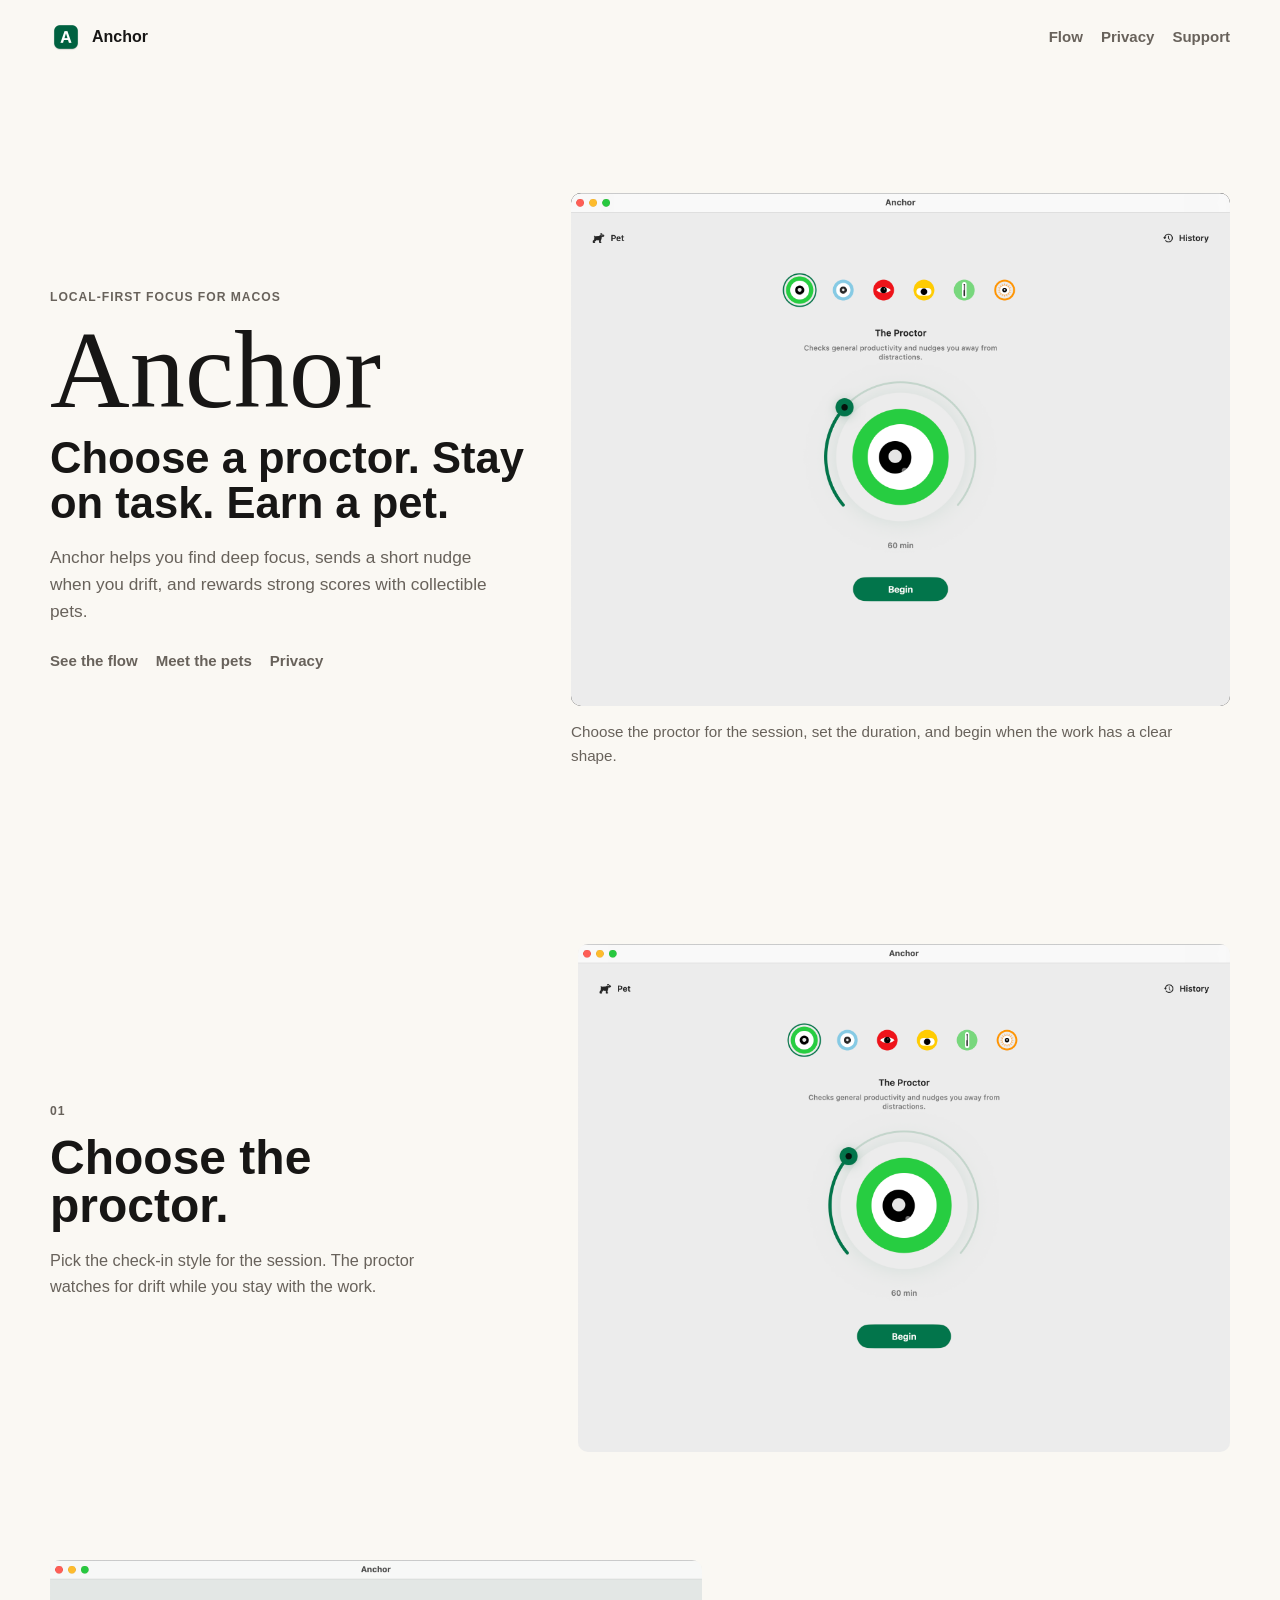
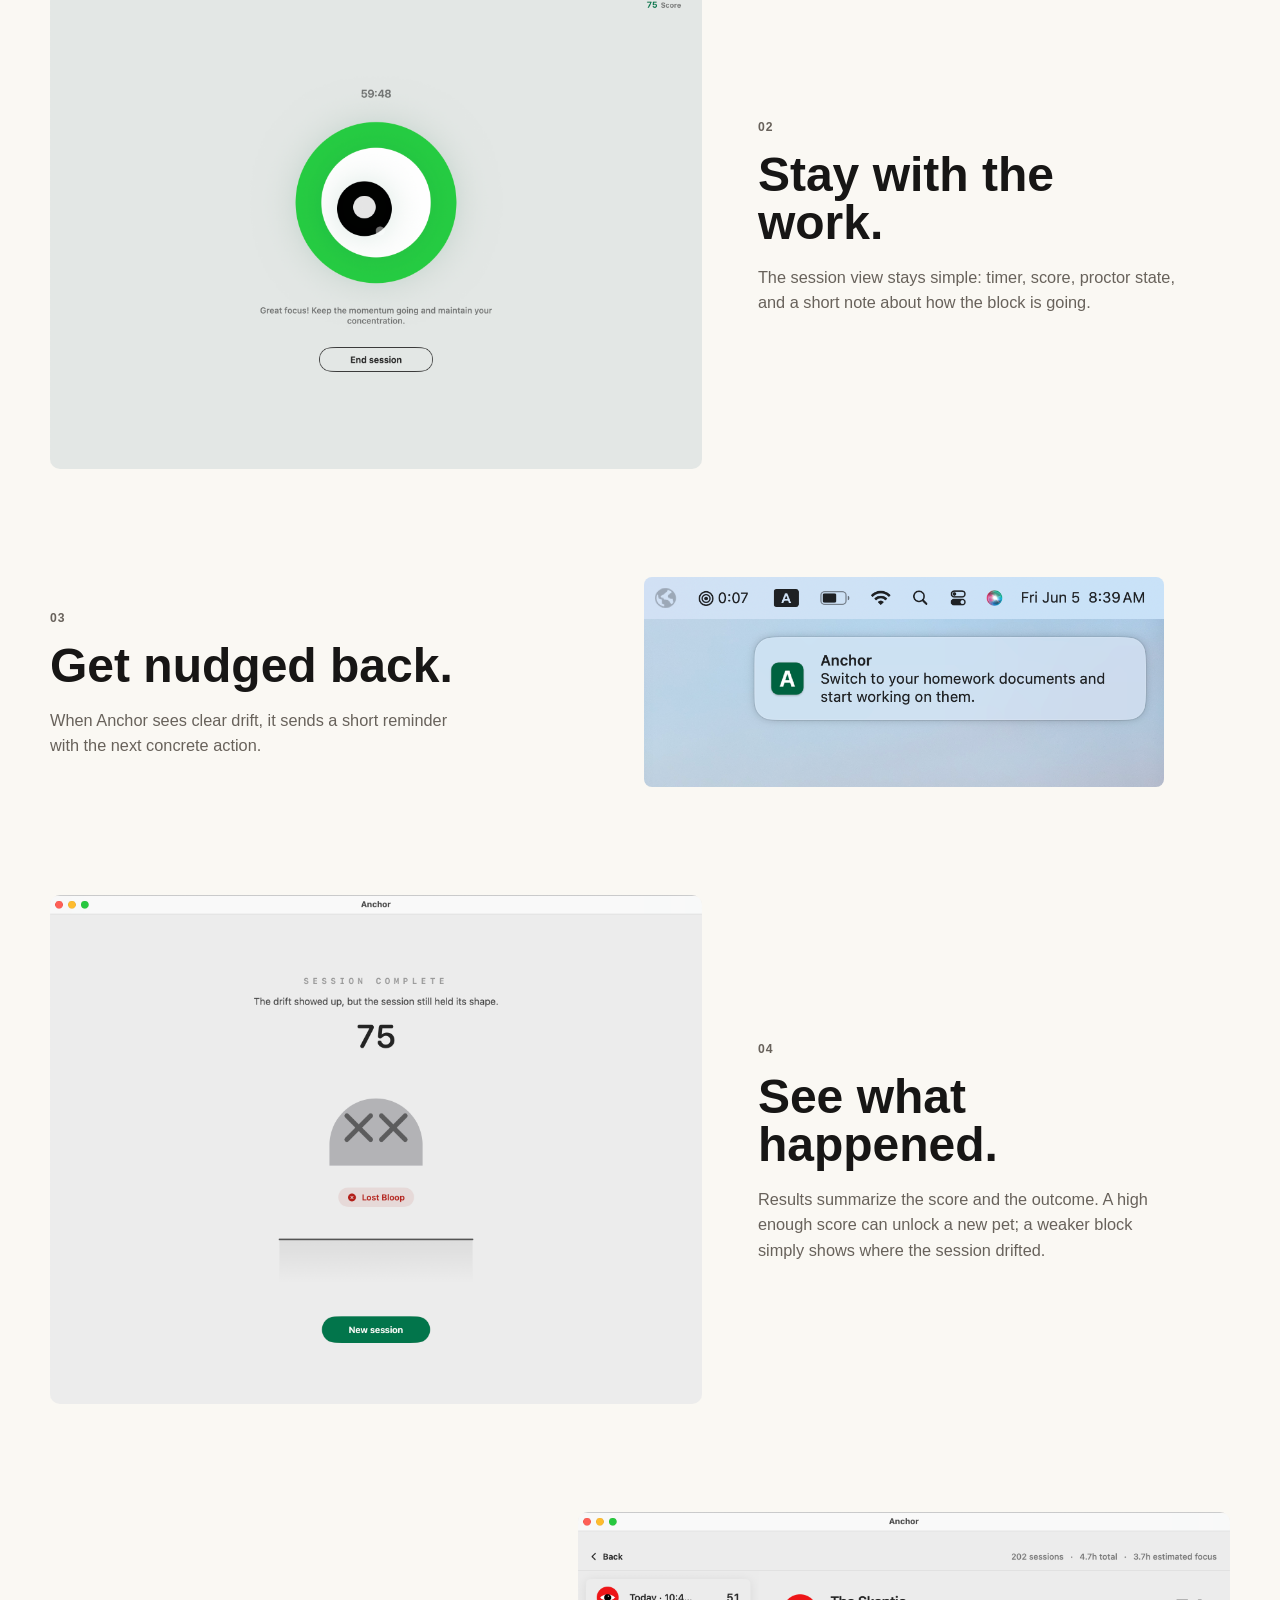
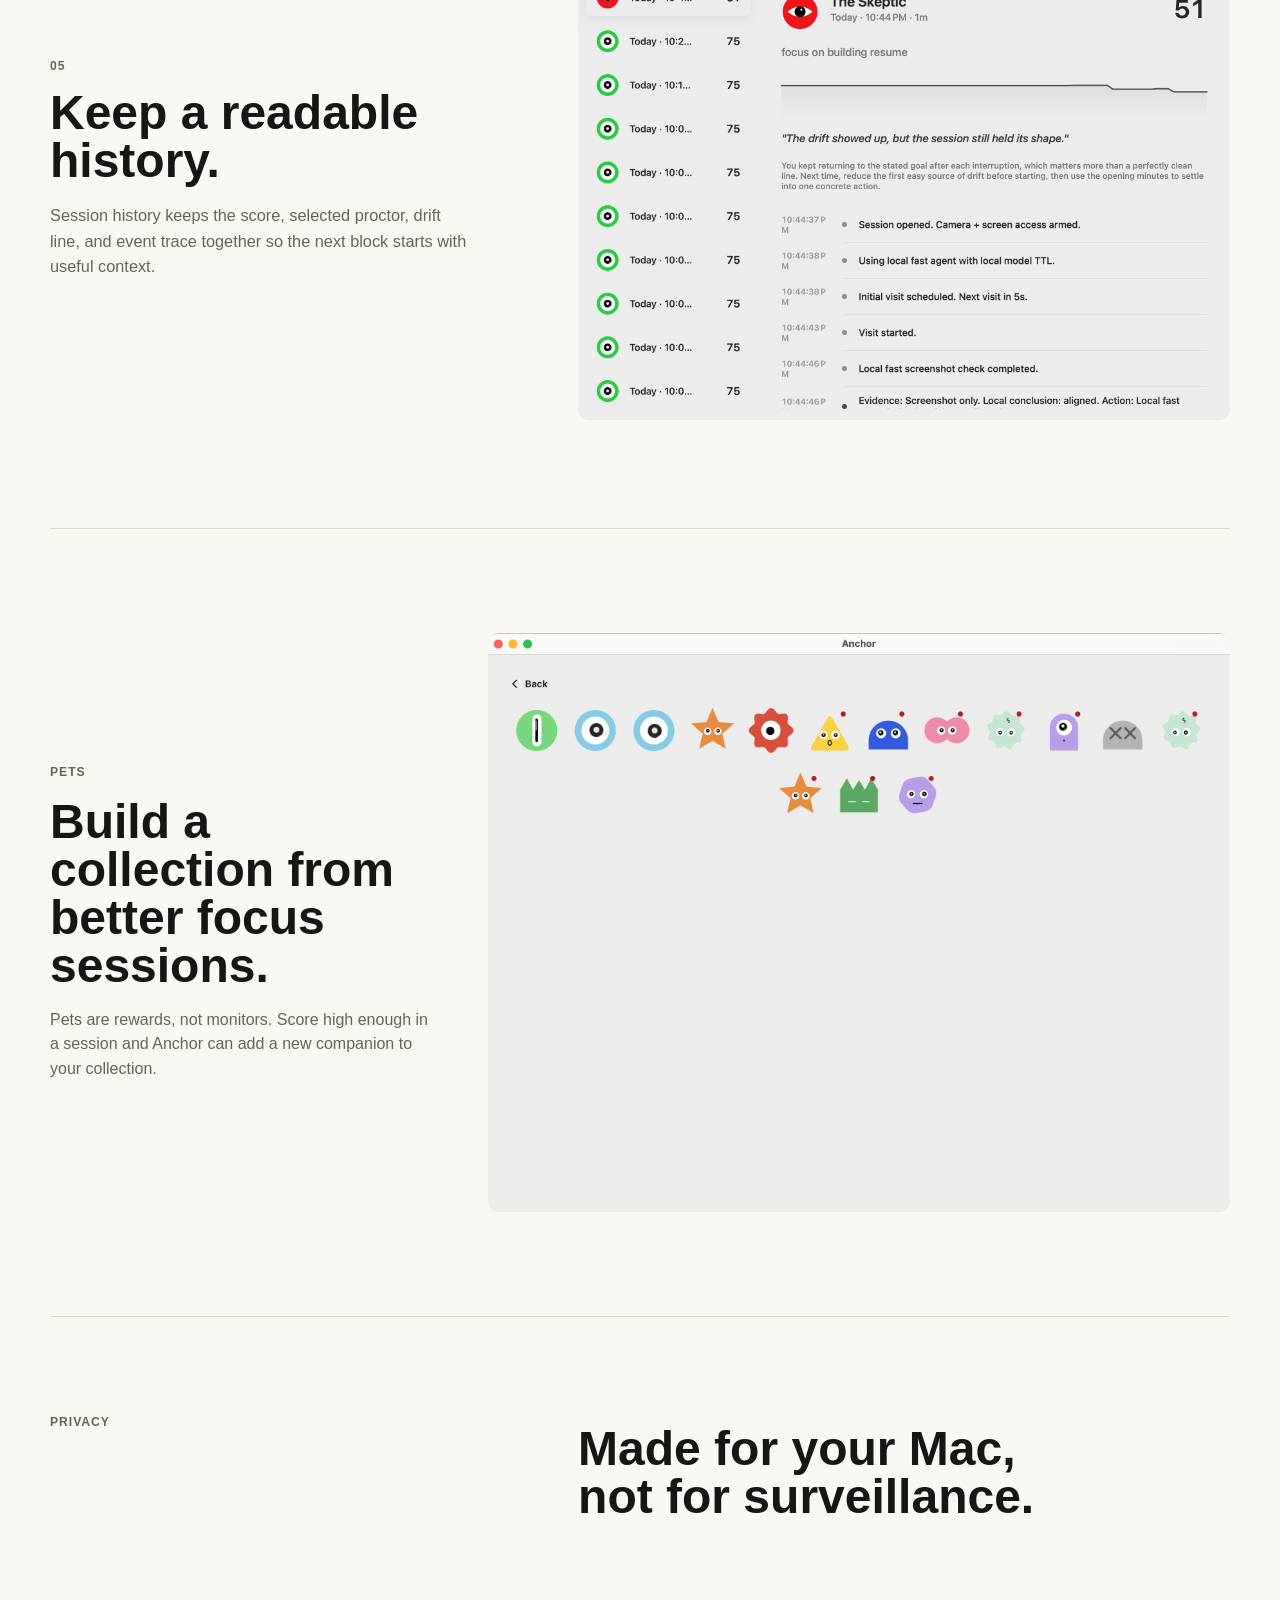
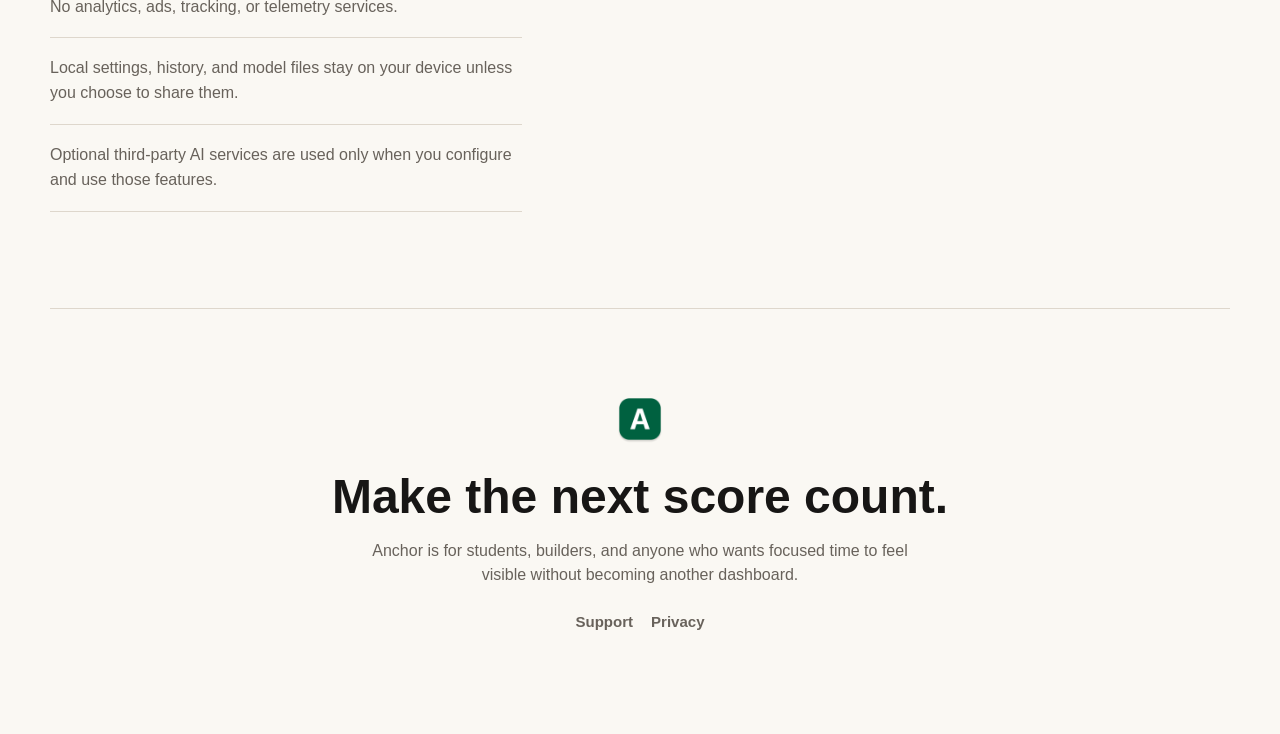
==== index.html @ 18d89ef5 "small typo" ====
<!doctype html>
<html lang="en">
<head>
  <meta charset="utf-8">
  <meta name="viewport" content="width=device-width, initial-scale=1">
  <title>Anchor</title>
  <meta name="description" content="Anchor is a local-first AI focus companion for macOS with proctor check-ins, earned pets, nudges, and session history.">
  <link rel="stylesheet" href="styles.css?v=20260605-pet">
</head>
<body>
  <header class="site-header">
    <a class="brand" href="index.html" aria-label="Anchor home">
      <img src="app-icon.png" alt="" width="32" height="32">
      <span>Anchor</span>
    </a>
    <nav class="nav-links" aria-label="Site links">
      <a href="#flow">Flow</a>
      <a href="privacy.html">Privacy</a>
      <a href="support.html">Support</a>
    </nav>
  </header>

  <main class="site">
    <section class="hero" aria-labelledby="hero-title">
      <div class="hero-copy">
        <p class="eyebrow">Local-first focus for macOS</p>
        <h1 id="hero-title">Anchor</h1>
        <p class="headline">Choose a proctor. Stay on task. Earn a pet.</p>
        <p class="lede">Anchor helps you find deep focus, sends a short nudge when you drift, and rewards strong scores with collectible pets.</p>
        <div class="text-links">
          <a href="#flow">See the flow</a>
          <a href="#companion">Meet the pets</a>
          <a href="privacy.html">Privacy</a>
        </div>
      </div>
      <figure class="hero-media">
        <video src="assets/session-set-up-view.mov" poster="assets/newdesign/setup.png" muted playsinline autoplay loop preload="metadata"></video>
        <figcaption>Choose the proctor for the session, set the duration, and begin when the work has a clear shape.</figcaption>
      </figure>
    </section>

    <section class="flow" id="flow" aria-label="Anchor feature flow">
      <article class="flow-step">
        <div class="flow-copy">
          <span>01</span>
          <h2>Choose the proctor.</h2>
          <p>Pick the check-in style for the session. The proctor watches for drift while you stay with the work.</p>
        </div>
        <figure class="flow-media">
          <img src="assets/newdesign/setup.png" alt="Anchor setup screen with proctor selection and a Begin button.">
        </figure>
      </article>

      <article class="flow-step reverse">
        <div class="flow-copy">
          <span>02</span>
          <h2>Stay with the work.</h2>
          <p>The session view stays simple: timer, score, proctor state, and a short note about how the block is going.</p>
        </div>
        <figure class="flow-media">
          <img src="assets/newdesign/during-session.png" alt="Anchor active session screen with timer, score, and proctor state.">
        </figure>
      </article>

      <article class="flow-step">
        <div class="flow-copy">
          <span>03</span>
          <h2>Get nudged back.</h2>
          <p>When Anchor sees clear drift, it sends a short reminder with the next concrete action.</p>
        </div>
        <figure class="flow-media notification-media">
          <img src="assets/newdesign/notification.png" alt="Anchor notification asking the user to switch back to homework documents.">
        </figure>
      </article>

      <article class="flow-step reverse notification-step">
        <div class="flow-copy">
          <span>04</span>
          <h2>See what happened.</h2>
          <p>Results summarize the score and the outcome. A high enough score can unlock a new pet; a weaker block simply shows where the session drifted.</p>
        </div>
        <figure class="flow-media">
          <img src="assets/newdesign/result-pet-gone.png" alt="Anchor completed session result showing score and pet reward status.">
        </figure>
      </article>

      <article class="flow-step">
        <div class="flow-copy">
          <span>05</span>
          <h2>Keep a readable history.</h2>
          <p>Session history keeps the score, selected proctor, drift line, and event trace together so the next block starts with useful context.</p>
        </div>
        <figure class="flow-media">
          <img src="assets/newdesign/history.png" alt="Anchor session history screen with scores, drift line, and session events.">
        </figure>
      </article>
    </section>

    <section class="companion-section" id="companion" aria-labelledby="companion-title">
      <div>
        <p class="eyebrow">Pets</p>
        <h2 id="companion-title">Build a collection from better focus sessions.</h2>
        <p>Pets are rewards, not monitors. Score high enough in a session and Anchor can add a new companion to your collection.</p>
      </div>
      <figure class="companion-media">
        <img src="assets/newdesign/pet-collection.png" alt="Anchor pet collection with multiple unlocked collectible pets.">
      </figure>
    </section>

    <section class="privacy-band" aria-labelledby="privacy-title">
      <p class="eyebrow">Privacy</p>
      <h2 id="privacy-title">Made for your Mac, not for surveillance.</h2>
      <div class="privacy-copy">
        <p>No analytics, ads, tracking, or telemetry services.</p>
        <p>Local settings, history, and model files stay on your device unless you choose to share them.</p>
        <p>Optional third-party AI services are used only when you configure and use those features.</p>
      </div>
    </section>

    <section class="closing">
      <img src="app-icon.png" alt="" width="56" height="56">
      <h2>Make the next score count.</h2>
      <p>Anchor is for students, builders, and anyone who wants focused time to feel visible without becoming another dashboard.</p>
      <div class="text-links">
        <a href="support.html">Support</a>
        <a href="privacy.html">Privacy</a>
      </div>
    </section>
  </main>
</body>
</html>
---- styles.css ----
:root {
  color-scheme: light dark;
  --bg: #faf8f3;
  --ink: #171615;
  --muted: #68625b;
  --soft: #ded7cc;
  --accent: #1f5d48;
}

@media (prefers-color-scheme: dark) {
  :root {
    --bg: #141311;
    --ink: #f4f0e9;
    --muted: #b8afa3;
    --soft: #38342e;
    --accent: #84d3a8;
  }
}

* {
  box-sizing: border-box;
}

html {
  scroll-behavior: smooth;
}

body {
  margin: 0;
  background: var(--bg);
  color: var(--ink);
  font: 16px/1.55 -apple-system, BlinkMacSystemFont, "Segoe UI", sans-serif;
  letter-spacing: 0;
}

img,
video {
  display: block;
  max-width: 100%;
}

video {
  background: #111;
  object-fit: contain;
}

a {
  color: inherit;
  text-underline-offset: 0.18em;
}

p,
h1,
h2,
h3,
figure {
  margin: 0;
}

.site-header {
  width: min(1180px, calc(100% - 36px));
  min-height: 74px;
  margin: 0 auto;
  display: flex;
  align-items: center;
  justify-content: space-between;
  gap: 24px;
}

.brand,
.nav-links,
.text-links {
  display: flex;
  align-items: center;
}

.brand {
  gap: 10px;
  color: var(--ink);
  font-weight: 720;
  text-decoration: none;
}

.brand img,
.closing img {
  border-radius: 20%;
}

.nav-links,
.text-links {
  gap: 18px;
  flex-wrap: wrap;
}

.nav-links {
  justify-content: flex-end;
}

.nav-links a,
.text-links a,
.back {
  color: var(--muted);
  font-size: 0.94rem;
  font-weight: 620;
  text-decoration: none;
}

.nav-links a:hover,
.text-links a:hover,
.back:hover {
  color: var(--ink);
  text-decoration: underline;
}

.site {
  overflow: hidden;
}

.hero,
.flow,
.companion-section,
.privacy-band,
.closing {
  width: min(1180px, calc(100% - 36px));
  margin-inline: auto;
}

.hero {
  min-height: calc(100vh - 74px);
  display: grid;
  grid-template-columns: minmax(300px, 0.42fr) minmax(0, 0.58fr);
  gap: 44px;
  align-items: center;
  padding: 44px 0 58px;
}

.hero-copy {
  max-width: 520px;
}

.eyebrow,
.updated,
.back,
.flow-copy span {
  color: var(--muted);
  font-size: 0.76rem;
  font-weight: 760;
  letter-spacing: 0.08em;
  text-transform: uppercase;
}

.eyebrow {
  margin-bottom: 16px;
}

h1 {
  margin-bottom: 18px;
  font-family: ui-serif, Georgia, "Times New Roman", serif;
  font-size: 6.9rem;
  font-weight: 500;
  line-height: 0.86;
  letter-spacing: 0;
}

.headline {
  max-width: 520px;
  margin-bottom: 18px;
  font-size: 2.72rem;
  font-weight: 680;
  line-height: 1.04;
  letter-spacing: 0;
}

.lede {
  max-width: 440px;
  margin-bottom: 24px;
  color: var(--muted);
  font-size: 1.08rem;
}

.hero-media {
  margin: 0;
}

.hero-media video,
.hero-media img,
.flow-media video,
.flow-media img,
.companion-media img {
  width: 100%;
  height: auto;
  border-radius: 10px;
}

.hero-media video,
.hero-media img {
  max-height: min(66vh, 640px);
  object-fit: contain;
}

figcaption {
  max-width: 620px;
  margin-top: 14px;
  color: var(--muted);
  font-size: 0.95rem;
}

.flow {
  display: grid;
  gap: 108px;
  padding: 44px 0 108px;
}

.flow-step {
  display: grid;
  grid-template-columns: minmax(250px, 0.42fr) minmax(0, 0.58fr);
  gap: 56px;
  align-items: center;
}

.flow-step.reverse {
  grid-template-columns: minmax(0, 0.58fr) minmax(250px, 0.42fr);
}

.flow-step.reverse .flow-copy {
  grid-column: 2;
}

.flow-step.reverse .flow-media {
  grid-column: 1;
  grid-row: 1;
}

.flow-copy {
  max-width: 420px;
}

.flow-copy h2,
.companion-section h2,
.privacy-band h2,
.closing h2 {
  margin: 12px 0 18px;
  font-size: 3rem;
  font-weight: 690;
  line-height: 1;
  letter-spacing: 0;
}

.flow-copy p,
.companion-section p,
.privacy-copy p,
.closing p {
  color: var(--muted);
}

.flow-copy p {
  margin-bottom: 0;
  font-size: 1.02rem;
}

.flow-media {
  margin-bottom: 0;
}

.notification-step {
  align-items: center;
}

.notification-media {
  width: min(520px, 100%);
  justify-self: center;
}

.notification-media img {
  border-radius: 8px;
}

.media-stack {
  display: grid;
  gap: 34px;
}

.media-stack .flow-media {
  margin: 0;
}

.companion-section {
  display: grid;
  grid-template-columns: minmax(260px, 0.34fr) minmax(0, 0.66fr);
  gap: 56px;
  align-items: center;
  padding: 104px 0;
  border-top: 1px solid var(--soft);
}

.companion-section > div {
  max-width: 390px;
}

.privacy-band {
  display: grid;
  grid-template-columns: minmax(260px, 0.42fr) minmax(0, 0.58fr);
  gap: 56px;
  padding: 96px 0;
  border-top: 1px solid var(--soft);
}

.privacy-band h2 {
  max-width: 460px;
}

.privacy-copy {
  display: grid;
  gap: 18px;
  align-content: start;
}

.privacy-copy p {
  margin: 0;
  padding-bottom: 18px;
  border-bottom: 1px solid var(--soft);
}

.closing {
  display: grid;
  justify-items: center;
  gap: 14px;
  padding: 82px 0 100px;
  border-top: 1px solid var(--soft);
  text-align: center;
}

.closing h2 {
  margin-bottom: 4px;
}

.closing p {
  max-width: 560px;
  margin-bottom: 8px;
}

.page {
  width: min(820px, calc(100% - 32px));
  margin: 48px auto;
  padding: 36px 0;
}

.article {
  width: min(760px, calc(100% - 32px));
}

.article h1 {
  margin-bottom: 18px;
  font-family: ui-serif, Georgia, "Times New Roman", serif;
  font-size: 4.2rem;
  font-weight: 500;
  line-height: 0.98;
  letter-spacing: 0;
}

.article h2 {
  margin-top: 34px;
  margin-bottom: 10px;
  font-size: 1.3rem;
  line-height: 1.2;
}

.article p {
  color: var(--muted);
}

.links {
  display: flex;
  flex-wrap: wrap;
  gap: 12px;
}

.links a {
  color: var(--accent);
}

.back {
  display: inline-block;
  margin-bottom: 24px;
}

@media (max-width: 940px) {
  .hero,
  .flow-step,
  .flow-step.reverse,
  .companion-section,
  .privacy-band {
    grid-template-columns: 1fr;
  }

  .hero {
    min-height: auto;
    grid-template-columns: 1fr;
    gap: 28px;
    padding: 52px 0 68px;
  }

  h1 {
    font-size: 6.2rem;
  }

  .headline,
  .flow-copy h2,
  .companion-section h2,
  .privacy-band h2,
  .closing h2 {
    font-size: 2.45rem;
  }

  .lede {
    max-width: 620px;
  }

  .hero-media video,
  .hero-media img {
    max-height: none;
  }

  .flow {
    gap: 76px;
    padding-bottom: 82px;
  }

  .flow-step.reverse .flow-copy,
  .flow-step.reverse .flow-media {
    grid-column: auto;
    grid-row: auto;
  }

  .flow-copy,
  .companion-section > div {
    max-width: 620px;
  }

  .privacy-band,
  .companion-section {
    gap: 26px;
    padding: 76px 0;
  }
}

@media (max-width: 560px) {
  .site-header {
    min-height: auto;
    align-items: flex-start;
    flex-direction: column;
    padding: 16px 0 8px;
  }

  .nav-links {
    justify-content: flex-start;
  }

  .hero,
  .flow,
  .companion-section,
  .privacy-band,
  .closing {
    width: min(100% - 24px, 520px);
  }

  h1 {
    font-size: 4.8rem;
  }

  .headline,
  .flow-copy h2,
  .companion-section h2,
  .privacy-band h2,
  .closing h2 {
    font-size: 2rem;
  }

  .flow {
    gap: 62px;
  }

  .flow-step {
    gap: 22px;
  }

  .hero-media video,
  .hero-media img,
  .flow-media video,
  .flow-media img,
  .companion-media img {
    border-radius: 7px;
  }

  .page {
    margin: 24px auto;
    padding: 24px 0;
  }

  .article h1 {
    font-size: 3rem;
  }
}
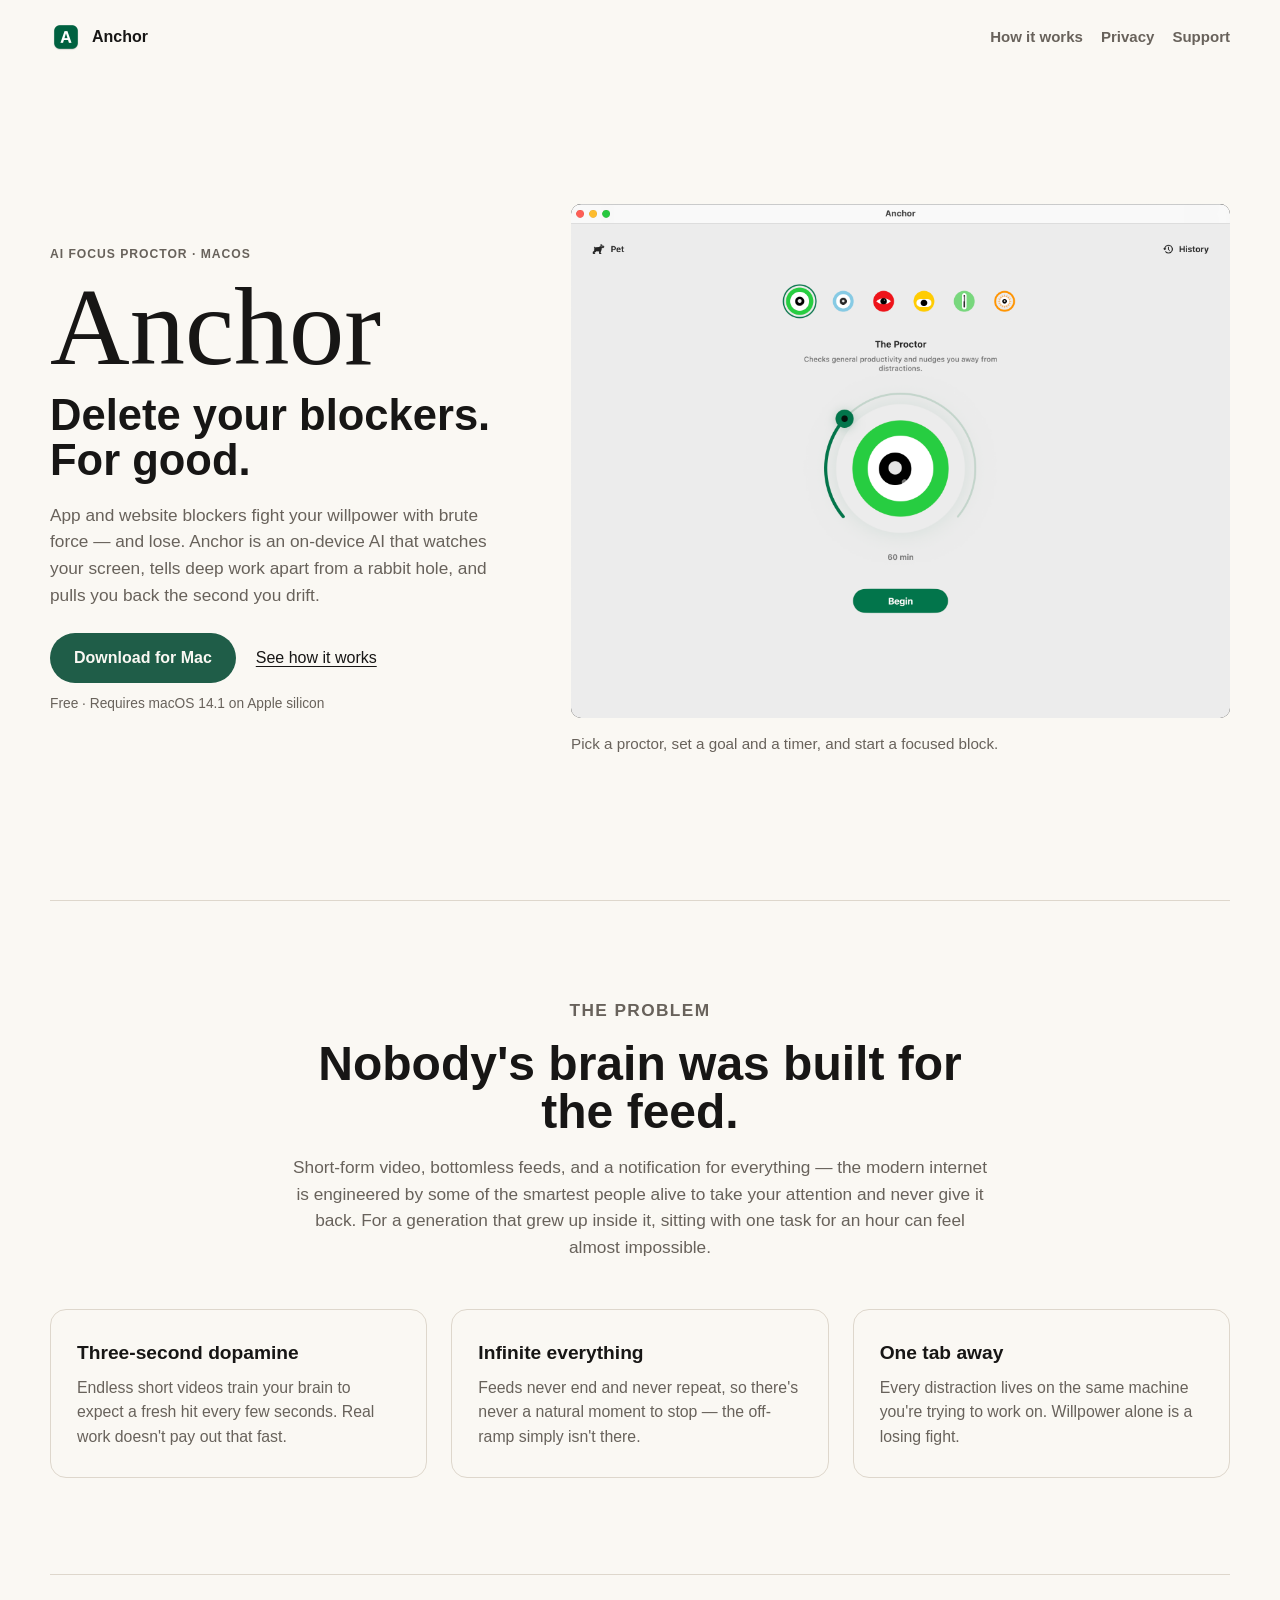
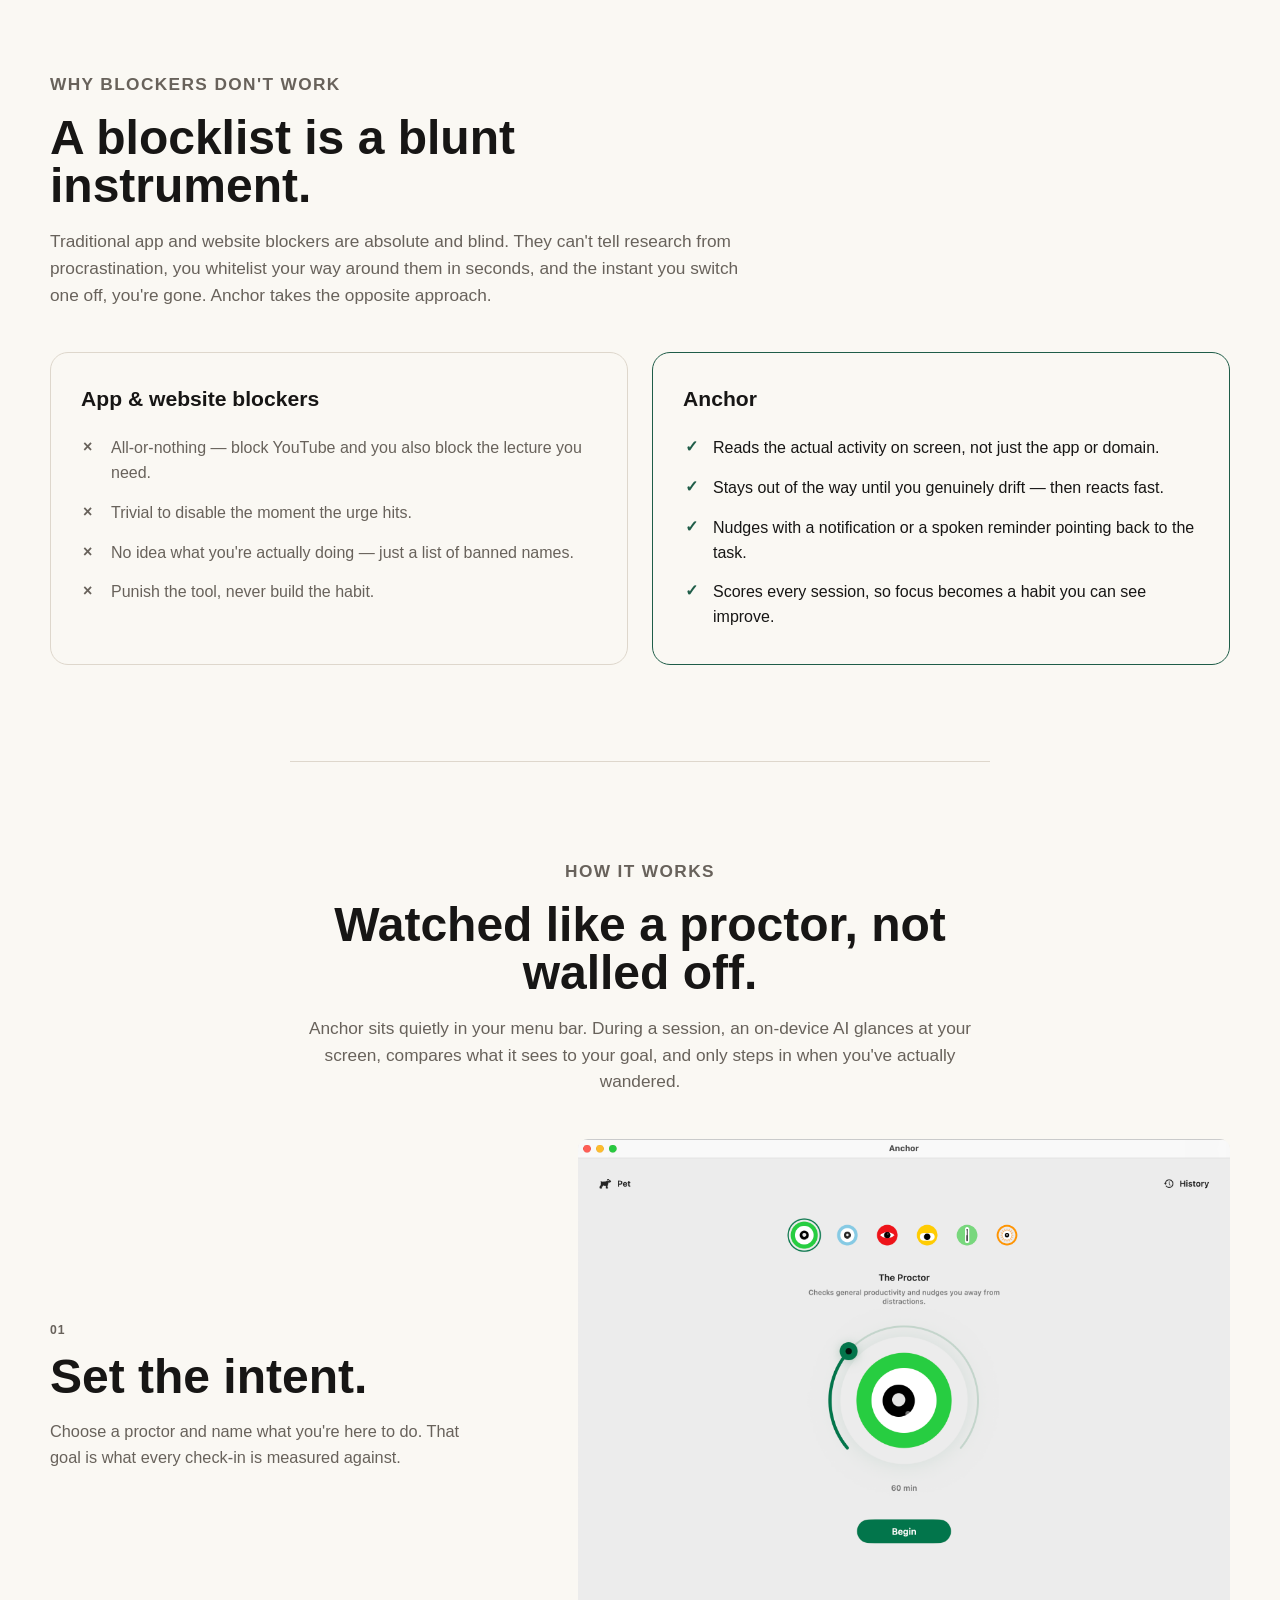
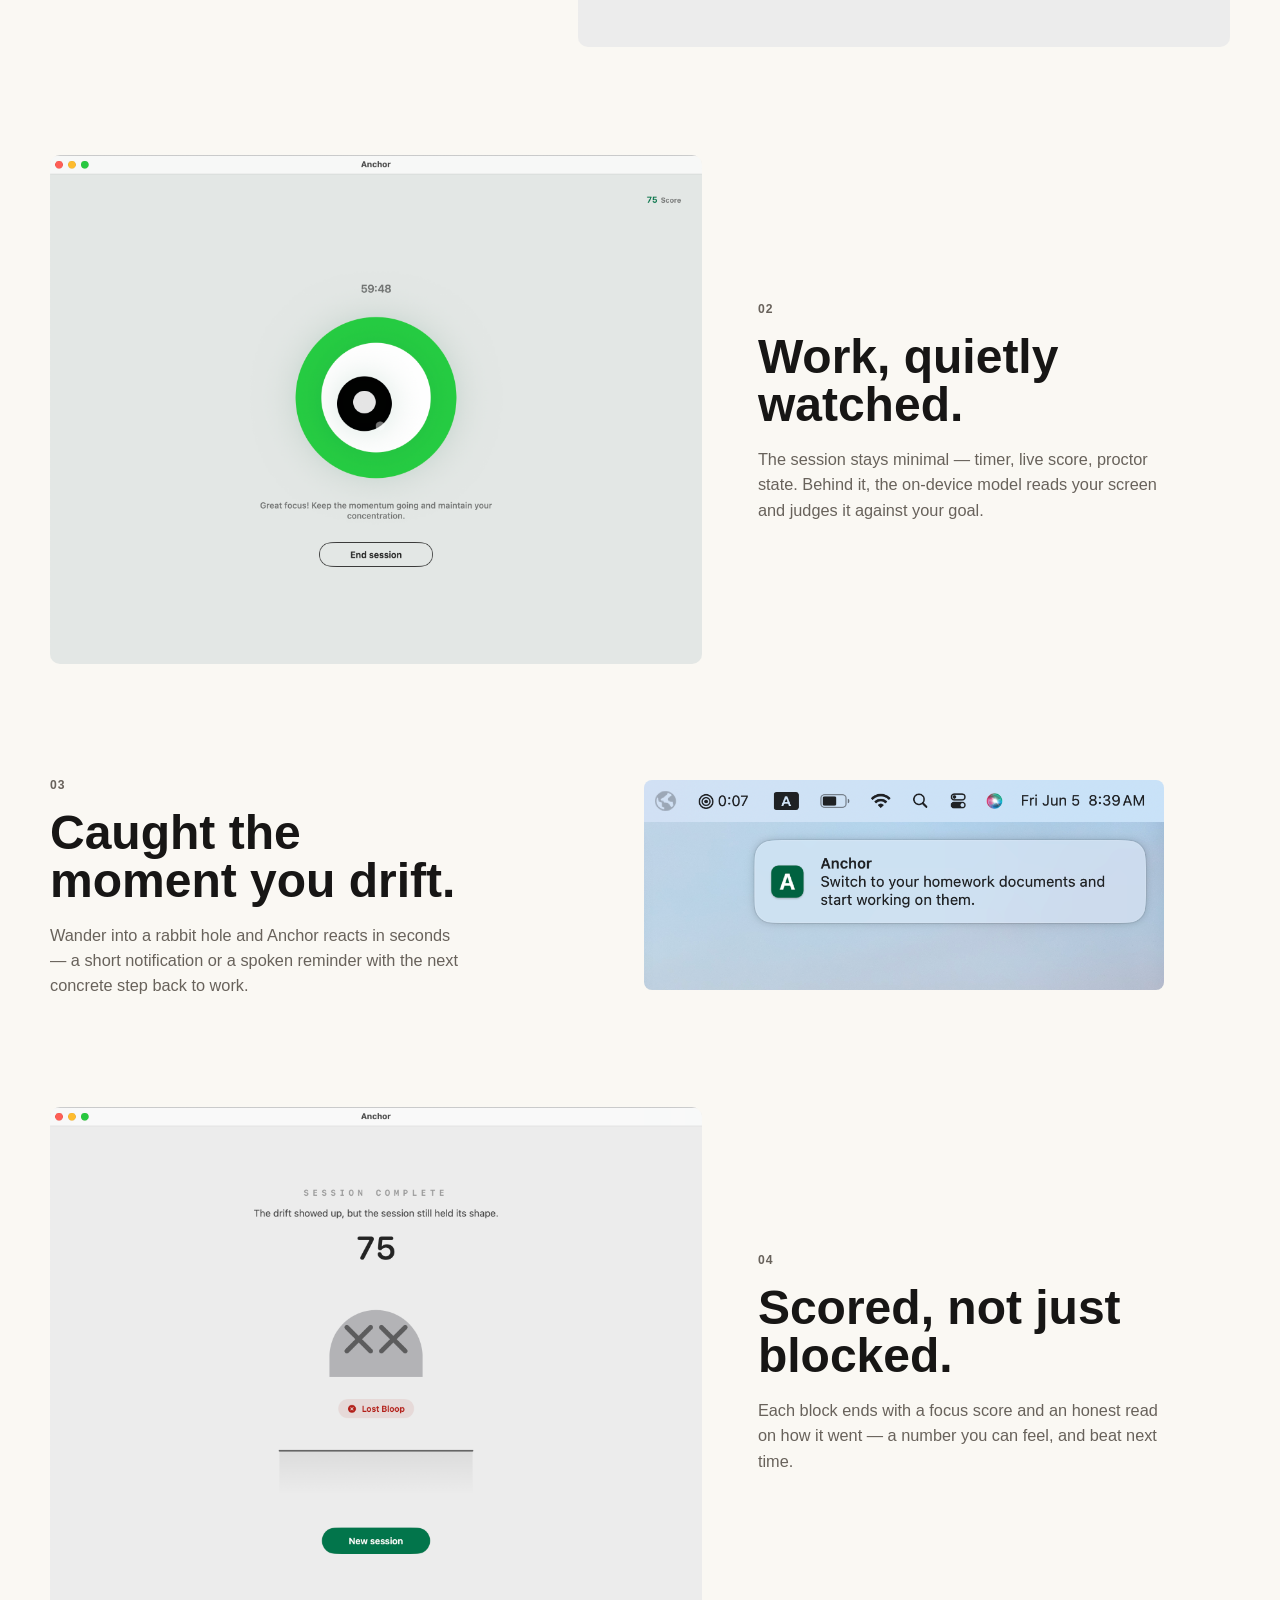
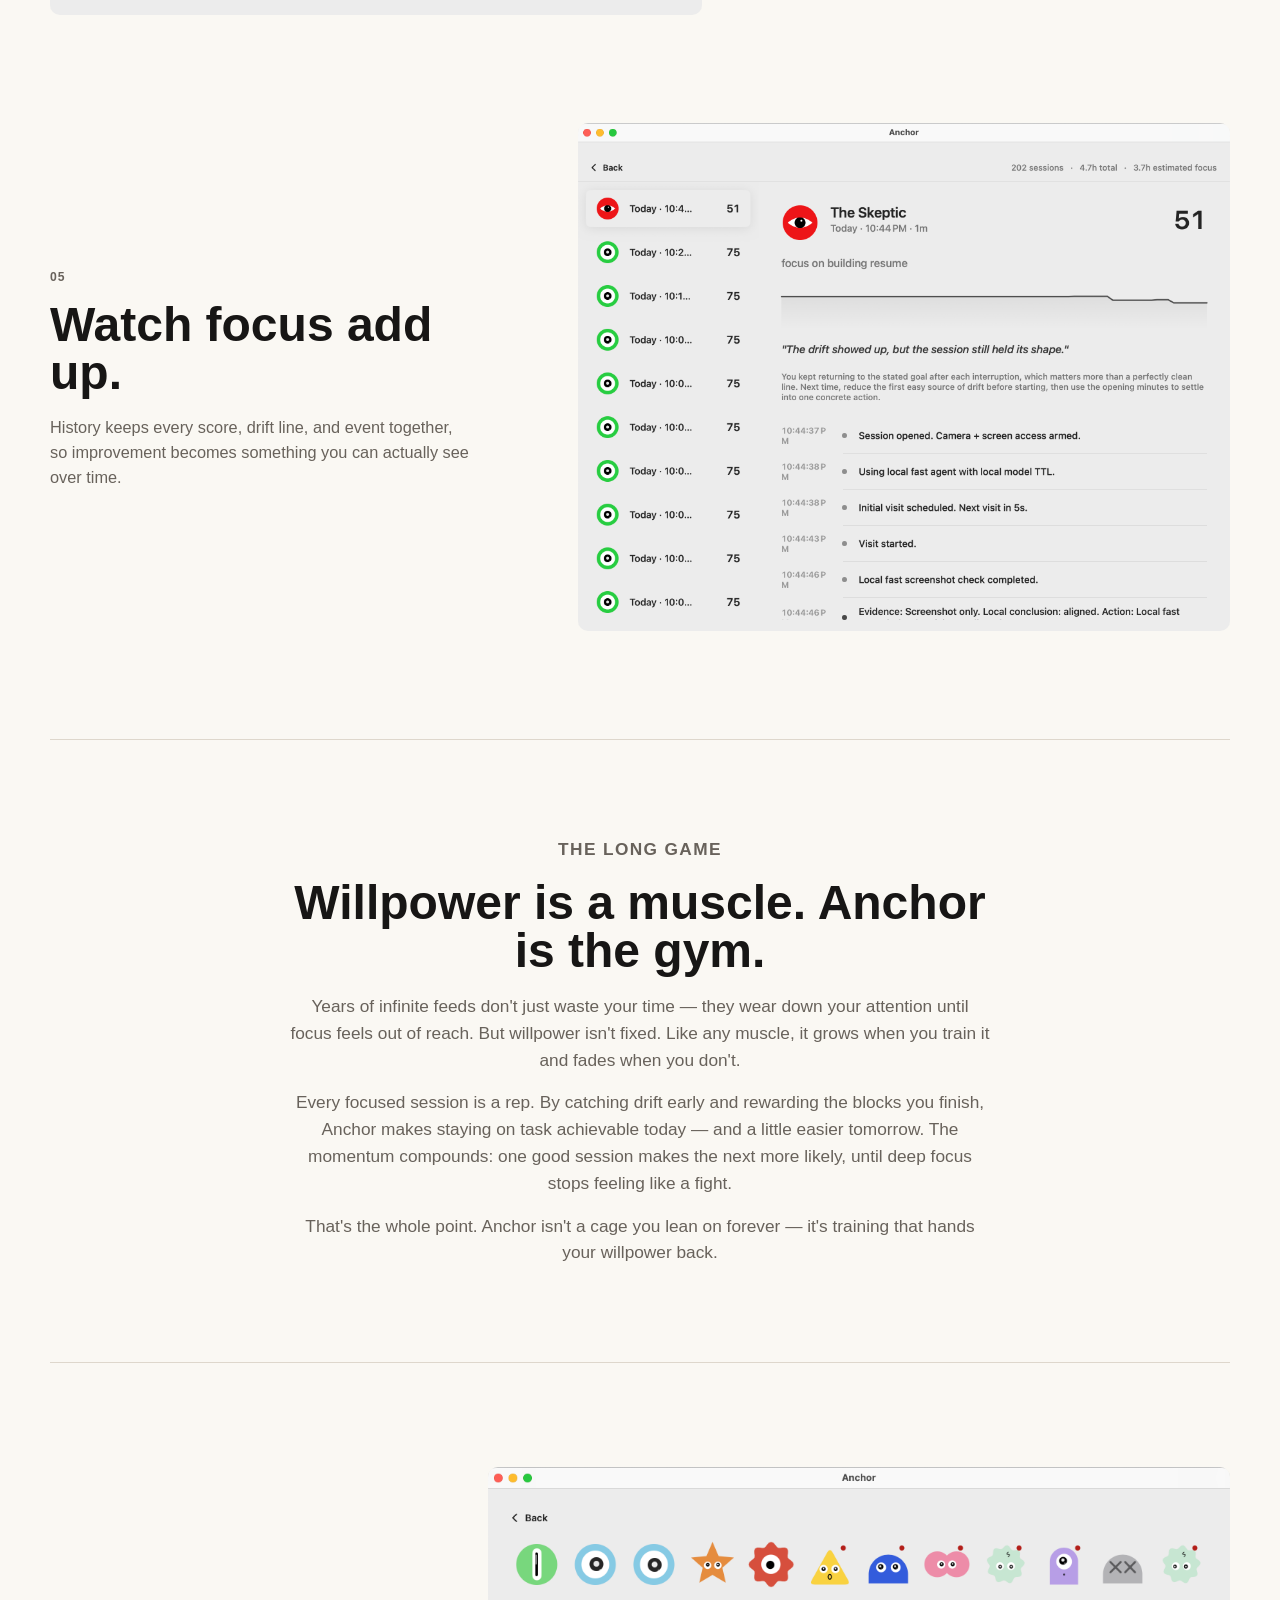
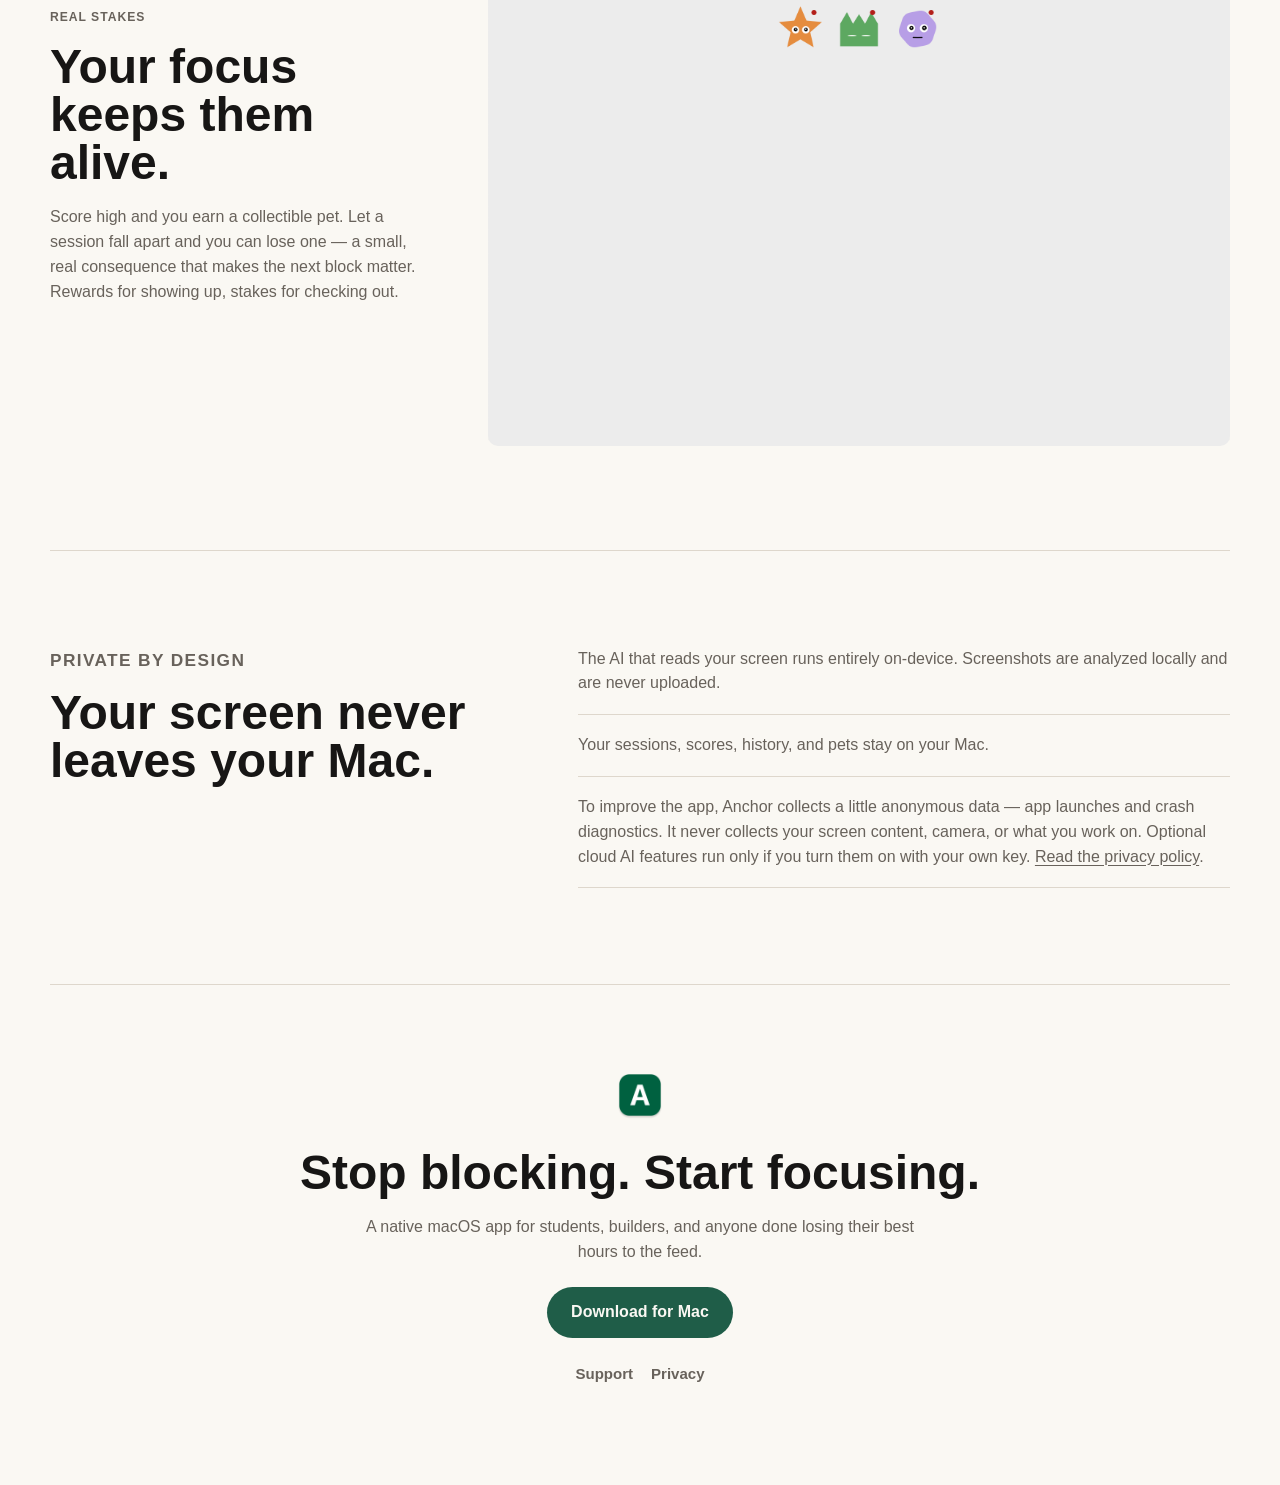
==== commit d35159d1: "Rewrite homepage around anti-blocker positioning - New narrative: problem ("Nobody's brain was built" ====
--- a/index.html
+++ b/index.html
@@ -3,9 +3,9 @@
 <head>
   <meta charset="utf-8">
   <meta name="viewport" content="width=device-width, initial-scale=1">
-  <title>Anchor</title>
-  <meta name="description" content="Anchor is a local-first AI focus companion for macOS with proctor check-ins, earned pets, nudges, and session history.">
-  <link rel="stylesheet" href="styles.css?v=20260605-pet">
+  <title>Anchor — Delete your blockers. For good.</title>
+  <meta name="description" content="Anchor is an on-device AI focus proctor for macOS. Instead of a blunt blocklist, it understands what's on your screen, catches you the moment you drift, and pulls you back — with a focus score, voice nudges, and pets you can earn or lose.">
+  <link rel="stylesheet" href="styles.css?v=20260606-blocker">
 </head>
 <body>
   <header class="site-header">
@@ -14,7 +14,7 @@
       <span>Anchor</span>
     </a>
     <nav class="nav-links" aria-label="Site links">
-      <a href="#flow">Flow</a>
+      <a href="#how">How it works</a>
       <a href="privacy.html">Privacy</a>
       <a href="support.html">Support</a>
     </nav>
@@ -23,28 +23,84 @@
   <main class="site">
     <section class="hero" aria-labelledby="hero-title">
       <div class="hero-copy">
-        <p class="eyebrow">Local-first focus for macOS</p>
+        <p class="eyebrow">AI focus proctor · macOS</p>
         <h1 id="hero-title">Anchor</h1>
-        <p class="headline">Choose a proctor. Stay on task. Earn a pet.</p>
-        <p class="lede">Anchor helps you find deep focus, sends a short nudge when you drift, and rewards strong scores with collectible pets.</p>
-        <div class="text-links">
-          <a href="#flow">See the flow</a>
-          <a href="#companion">Meet the pets</a>
-          <a href="privacy.html">Privacy</a>
-        </div>
+        <p class="headline">Delete your blockers. For good.</p>
+        <p class="lede">App and website blockers fight your willpower with brute force — and lose. Anchor is an on-device AI that watches your screen, tells deep work apart from a rabbit hole, and pulls you back the second you drift.</p>
+        <div class="cta-row">
+          <a class="button" href="https://github.com/HaichaoLihc/anchor-website/releases/latest">Download for Mac</a>
+          <a href="#how">See how it works</a>
+        </div>
+        <p class="cta-note">Free · Requires macOS 14.1 on Apple silicon</p>
       </div>
       <figure class="hero-media">
         <video src="assets/session-set-up-view.mov" poster="assets/newdesign/setup.png" muted playsinline autoplay loop preload="metadata"></video>
-        <figcaption>Choose the proctor for the session, set the duration, and begin when the work has a clear shape.</figcaption>
+        <figcaption>Pick a proctor, set a goal and a timer, and start a focused block.</figcaption>
       </figure>
     </section>
 
-    <section class="flow" id="flow" aria-label="Anchor feature flow">
+    <section class="problem" aria-labelledby="problem-title">
+      <div class="section-head center">
+        <p class="eyebrow">The problem</p>
+        <h2 id="problem-title">Nobody's brain was built for the feed.</h2>
+        <p>Short-form video, bottomless feeds, and a notification for everything — the modern internet is engineered by some of the smartest people alive to take your attention and never give it back. For a generation that grew up inside it, sitting with one task for an hour can feel almost impossible.</p>
+      </div>
+      <div class="problem-grid">
+        <article class="problem-card">
+          <h3>Three-second dopamine</h3>
+          <p>Endless short videos train your brain to expect a fresh hit every few seconds. Real work doesn't pay out that fast.</p>
+        </article>
+        <article class="problem-card">
+          <h3>Infinite everything</h3>
+          <p>Feeds never end and never repeat, so there's never a natural moment to stop — the off-ramp simply isn't there.</p>
+        </article>
+        <article class="problem-card">
+          <h3>One tab away</h3>
+          <p>Every distraction lives on the same machine you're trying to work on. Willpower alone is a losing fight.</p>
+        </article>
+      </div>
+    </section>
+
+    <section class="contrast" aria-labelledby="contrast-title">
+      <div class="section-head">
+        <p class="eyebrow">Why blockers don't work</p>
+        <h2 id="contrast-title">A blocklist is a blunt instrument.</h2>
+        <p>Traditional app and website blockers are absolute and blind. They can't tell research from procrastination, you whitelist your way around them in seconds, and the instant you switch one off, you're gone. Anchor takes the opposite approach.</p>
+      </div>
+      <div class="contrast-grid">
+        <div class="contrast-col">
+          <h3>App &amp; website blockers</h3>
+          <ul>
+            <li>All-or-nothing — block YouTube and you also block the lecture you need.</li>
+            <li>Trivial to disable the moment the urge hits.</li>
+            <li>No idea what you're actually doing — just a list of banned names.</li>
+            <li>Punish the tool, never build the habit.</li>
+          </ul>
+        </div>
+        <div class="contrast-col is-anchor">
+          <h3>Anchor</h3>
+          <ul>
+            <li>Reads the actual activity on screen, not just the app or domain.</li>
+            <li>Stays out of the way until you genuinely drift — then reacts fast.</li>
+            <li>Nudges with a notification or a spoken reminder pointing back to the task.</li>
+            <li>Scores every session, so focus becomes a habit you can see improve.</li>
+          </ul>
+        </div>
+      </div>
+    </section>
+
+    <section class="how-head section-head center" aria-labelledby="how-title">
+      <p class="eyebrow">How it works</p>
+      <h2 id="how-title">Watched like a proctor, not walled off.</h2>
+      <p>Anchor sits quietly in your menu bar. During a session, an on-device AI glances at your screen, compares what it sees to your goal, and only steps in when you've actually wandered.</p>
+    </section>
+
+    <section class="flow" id="how" aria-label="How Anchor works">
       <article class="flow-step">
         <div class="flow-copy">
           <span>01</span>
-          <h2>Choose the proctor.</h2>
-          <p>Pick the check-in style for the session. The proctor watches for drift while you stay with the work.</p>
+          <h2>Set the intent.</h2>
+          <p>Choose a proctor and name what you're here to do. That goal is what every check-in is measured against.</p>
         </div>
         <figure class="flow-media">
           <img src="assets/newdesign/setup.png" alt="Anchor setup screen with proctor selection and a Begin button.">
@@ -54,30 +110,30 @@
       <article class="flow-step reverse">
         <div class="flow-copy">
           <span>02</span>
-          <h2>Stay with the work.</h2>
-          <p>The session view stays simple: timer, score, proctor state, and a short note about how the block is going.</p>
+          <h2>Work, quietly watched.</h2>
+          <p>The session stays minimal — timer, live score, proctor state. Behind it, the on-device model reads your screen and judges it against your goal.</p>
         </div>
         <figure class="flow-media">
           <img src="assets/newdesign/during-session.png" alt="Anchor active session screen with timer, score, and proctor state.">
         </figure>
       </article>
 
-      <article class="flow-step">
+      <article class="flow-step notification-step">
         <div class="flow-copy">
           <span>03</span>
-          <h2>Get nudged back.</h2>
-          <p>When Anchor sees clear drift, it sends a short reminder with the next concrete action.</p>
+          <h2>Caught the moment you drift.</h2>
+          <p>Wander into a rabbit hole and Anchor reacts in seconds — a short notification or a spoken reminder with the next concrete step back to work.</p>
         </div>
         <figure class="flow-media notification-media">
           <img src="assets/newdesign/notification.png" alt="Anchor notification asking the user to switch back to homework documents.">
         </figure>
       </article>
 
-      <article class="flow-step reverse notification-step">
+      <article class="flow-step reverse">
         <div class="flow-copy">
           <span>04</span>
-          <h2>See what happened.</h2>
-          <p>Results summarize the score and the outcome. A high enough score can unlock a new pet; a weaker block simply shows where the session drifted.</p>
+          <h2>Scored, not just blocked.</h2>
+          <p>Each block ends with a focus score and an honest read on how it went — a number you can feel, and beat next time.</p>
         </div>
         <figure class="flow-media">
           <img src="assets/newdesign/result-pet-gone.png" alt="Anchor completed session result showing score and pet reward status.">
@@ -87,20 +143,30 @@
       <article class="flow-step">
         <div class="flow-copy">
           <span>05</span>
-          <h2>Keep a readable history.</h2>
-          <p>Session history keeps the score, selected proctor, drift line, and event trace together so the next block starts with useful context.</p>
+          <h2>Watch focus add up.</h2>
+          <p>History keeps every score, drift line, and event together, so improvement becomes something you can actually see over time.</p>
         </div>
         <figure class="flow-media">
           <img src="assets/newdesign/history.png" alt="Anchor session history screen with scores, drift line, and session events.">
         </figure>
       </article>
+    </section>
+
+    <section class="willpower-band" aria-labelledby="willpower-title">
+      <div class="section-head center">
+        <p class="eyebrow">The long game</p>
+        <h2 id="willpower-title">Willpower is a muscle. Anchor is the gym.</h2>
+        <p>Years of infinite feeds don't just waste your time — they wear down your attention until focus feels out of reach. But willpower isn't fixed. Like any muscle, it grows when you train it and fades when you don't.</p>
+        <p>Every focused session is a rep. By catching drift early and rewarding the blocks you finish, Anchor makes staying on task achievable today — and a little easier tomorrow. The momentum compounds: one good session makes the next more likely, until deep focus stops feeling like a fight.</p>
+        <p>That's the whole point. Anchor isn't a cage you lean on forever — it's training that hands your willpower back.</p>
+      </div>
     </section>
 
     <section class="companion-section" id="companion" aria-labelledby="companion-title">
       <div>
-        <p class="eyebrow">Pets</p>
-        <h2 id="companion-title">Build a collection from better focus sessions.</h2>
-        <p>Pets are rewards, not monitors. Score high enough in a session and Anchor can add a new companion to your collection.</p>
+        <p class="eyebrow">Real stakes</p>
+        <h2 id="companion-title">Your focus keeps them alive.</h2>
+        <p>Score high and you earn a collectible pet. Let a session fall apart and you can lose one — a small, real consequence that makes the next block matter. Rewards for showing up, stakes for checking out.</p>
       </div>
       <figure class="companion-media">
         <img src="assets/newdesign/pet-collection.png" alt="Anchor pet collection with multiple unlocked collectible pets.">
@@ -108,19 +174,24 @@
     </section>
 
     <section class="privacy-band" aria-labelledby="privacy-title">
-      <p class="eyebrow">Privacy</p>
-      <h2 id="privacy-title">Made for your Mac, not for surveillance.</h2>
+      <div class="section-head">
+        <p class="eyebrow">Private by design</p>
+        <h2 id="privacy-title">Your screen never leaves your Mac.</h2>
+      </div>
       <div class="privacy-copy">
-        <p>No analytics, ads, tracking, or telemetry services.</p>
-        <p>Local settings, history, and model files stay on your device unless you choose to share them.</p>
-        <p>Optional third-party AI services are used only when you configure and use those features.</p>
+        <p>The AI that reads your screen runs entirely on-device. Screenshots are analyzed locally and are never uploaded.</p>
+        <p>Your sessions, scores, history, and pets stay on your Mac.</p>
+        <p>To improve the app, Anchor collects a little anonymous data — app launches and crash diagnostics. It never collects your screen content, camera, or what you work on. Optional cloud AI features run only if you turn them on with your own key. <a href="privacy.html">Read the privacy policy</a>.</p>
       </div>
     </section>
 
     <section class="closing">
       <img src="app-icon.png" alt="" width="56" height="56">
-      <h2>Make the next score count.</h2>
-      <p>Anchor is for students, builders, and anyone who wants focused time to feel visible without becoming another dashboard.</p>
+      <h2>Stop blocking. Start focusing.</h2>
+      <p>A native macOS app for students, builders, and anyone done losing their best hours to the feed.</p>
+      <div class="cta-row center">
+        <a class="button" href="https://github.com/HaichaoLihc/anchor-website/releases/latest">Download for Mac</a>
+      </div>
       <div class="text-links">
         <a href="support.html">Support</a>
         <a href="privacy.html">Privacy</a>
--- a/styles.css
+++ b/styles.css
@@ -117,7 +117,11 @@
 }
 
 .hero,
+.problem,
+.contrast,
+.how-head,
 .flow,
+.willpower-band,
 .companion-section,
 .privacy-band,
 .closing {
@@ -238,6 +242,7 @@
 .flow-copy h2,
 .companion-section h2,
 .privacy-band h2,
+.section-head h2,
 .closing h2 {
   margin: 12px 0 18px;
   font-size: 3rem;
@@ -249,6 +254,7 @@
 .flow-copy p,
 .companion-section p,
 .privacy-copy p,
+.section-head p,
 .closing p {
   color: var(--muted);
 }
@@ -369,6 +375,16 @@
   color: var(--muted);
 }
 
+.article ul {
+  margin: 0;
+  padding-left: 1.2em;
+  color: var(--muted);
+}
+
+.article li {
+  margin-bottom: 8px;
+}
+
 .links {
   display: flex;
   flex-wrap: wrap;
@@ -382,6 +398,157 @@
 .back {
   display: inline-block;
   margin-bottom: 24px;
+}
+
+/* Call to action */
+.cta-row {
+  display: flex;
+  align-items: center;
+  gap: 20px;
+  flex-wrap: wrap;
+  margin-bottom: 10px;
+}
+
+.cta-row.center {
+  justify-content: center;
+}
+
+.button {
+  display: inline-flex;
+  align-items: center;
+  gap: 8px;
+  padding: 13px 24px;
+  border-radius: 999px;
+  background: var(--accent);
+  color: var(--bg);
+  font-size: 1rem;
+  font-weight: 680;
+  text-decoration: none;
+  transition: transform 0.15s ease, opacity 0.15s ease;
+}
+
+.button:hover {
+  opacity: 0.92;
+  transform: translateY(-1px);
+}
+
+.cta-note {
+  margin: 0;
+  color: var(--muted);
+  font-size: 0.86rem;
+}
+
+/* Shared section heading */
+.section-head {
+  max-width: 700px;
+}
+
+.section-head.center {
+  margin-inline: auto;
+  text-align: center;
+}
+
+.section-head p {
+  font-size: 1.08rem;
+}
+
+.section-head p + p {
+  margin-top: 16px;
+}
+
+/* Problem */
+.problem,
+.contrast,
+.willpower-band {
+  padding: 96px 0;
+  border-top: 1px solid var(--soft);
+}
+
+.problem-grid {
+  margin-top: 48px;
+  display: grid;
+  grid-template-columns: repeat(3, 1fr);
+  gap: 24px;
+}
+
+.problem-card {
+  padding: 28px 26px;
+  border: 1px solid var(--soft);
+  border-radius: 16px;
+}
+
+.problem-card h3 {
+  margin-bottom: 8px;
+  font-size: 1.2rem;
+  font-weight: 720;
+}
+
+.problem-card p {
+  color: var(--muted);
+  font-size: 0.99rem;
+}
+
+/* Blockers vs Anchor */
+.contrast-grid {
+  margin-top: 44px;
+  display: grid;
+  grid-template-columns: 1fr 1fr;
+  gap: 24px;
+}
+
+.contrast-col {
+  padding: 30px 30px 34px;
+  border: 1px solid var(--soft);
+  border-radius: 18px;
+}
+
+.contrast-col.is-anchor {
+  border-color: var(--accent);
+}
+
+.contrast-col h3 {
+  margin-bottom: 20px;
+  font-size: 1.32rem;
+  font-weight: 740;
+}
+
+.contrast-col ul {
+  list-style: none;
+  margin: 0;
+  padding: 0;
+  display: grid;
+  gap: 15px;
+}
+
+.contrast-col li {
+  position: relative;
+  padding-left: 30px;
+  color: var(--muted);
+  font-size: 1rem;
+}
+
+.contrast-col li::before {
+  content: "\00d7";
+  position: absolute;
+  left: 2px;
+  top: -1px;
+  font-weight: 800;
+  color: var(--muted);
+}
+
+.contrast-col.is-anchor li {
+  color: var(--ink);
+}
+
+.contrast-col.is-anchor li::before {
+  content: "\2713";
+  color: var(--accent);
+}
+
+/* "How it works" intro sits directly above the flow steps */
+.how-head {
+  padding: 96px 0 0;
+  border-top: 1px solid var(--soft);
 }
 
 @media (max-width: 940px) {
@@ -408,8 +575,24 @@
   .flow-copy h2,
   .companion-section h2,
   .privacy-band h2,
+  .section-head h2,
   .closing h2 {
     font-size: 2.45rem;
+  }
+
+  .problem-grid,
+  .contrast-grid {
+    grid-template-columns: 1fr;
+  }
+
+  .problem,
+  .contrast,
+  .willpower-band {
+    padding: 76px 0;
+  }
+
+  .how-head {
+    padding-top: 76px;
   }
 
   .lede {
@@ -457,7 +640,11 @@
   }
 
   .hero,
+  .problem,
+  .contrast,
+  .how-head,
   .flow,
+  .willpower-band,
   .companion-section,
   .privacy-band,
   .closing {
@@ -472,6 +659,7 @@
   .flow-copy h2,
   .companion-section h2,
   .privacy-band h2,
+  .section-head h2,
   .closing h2 {
     font-size: 2rem;
   }
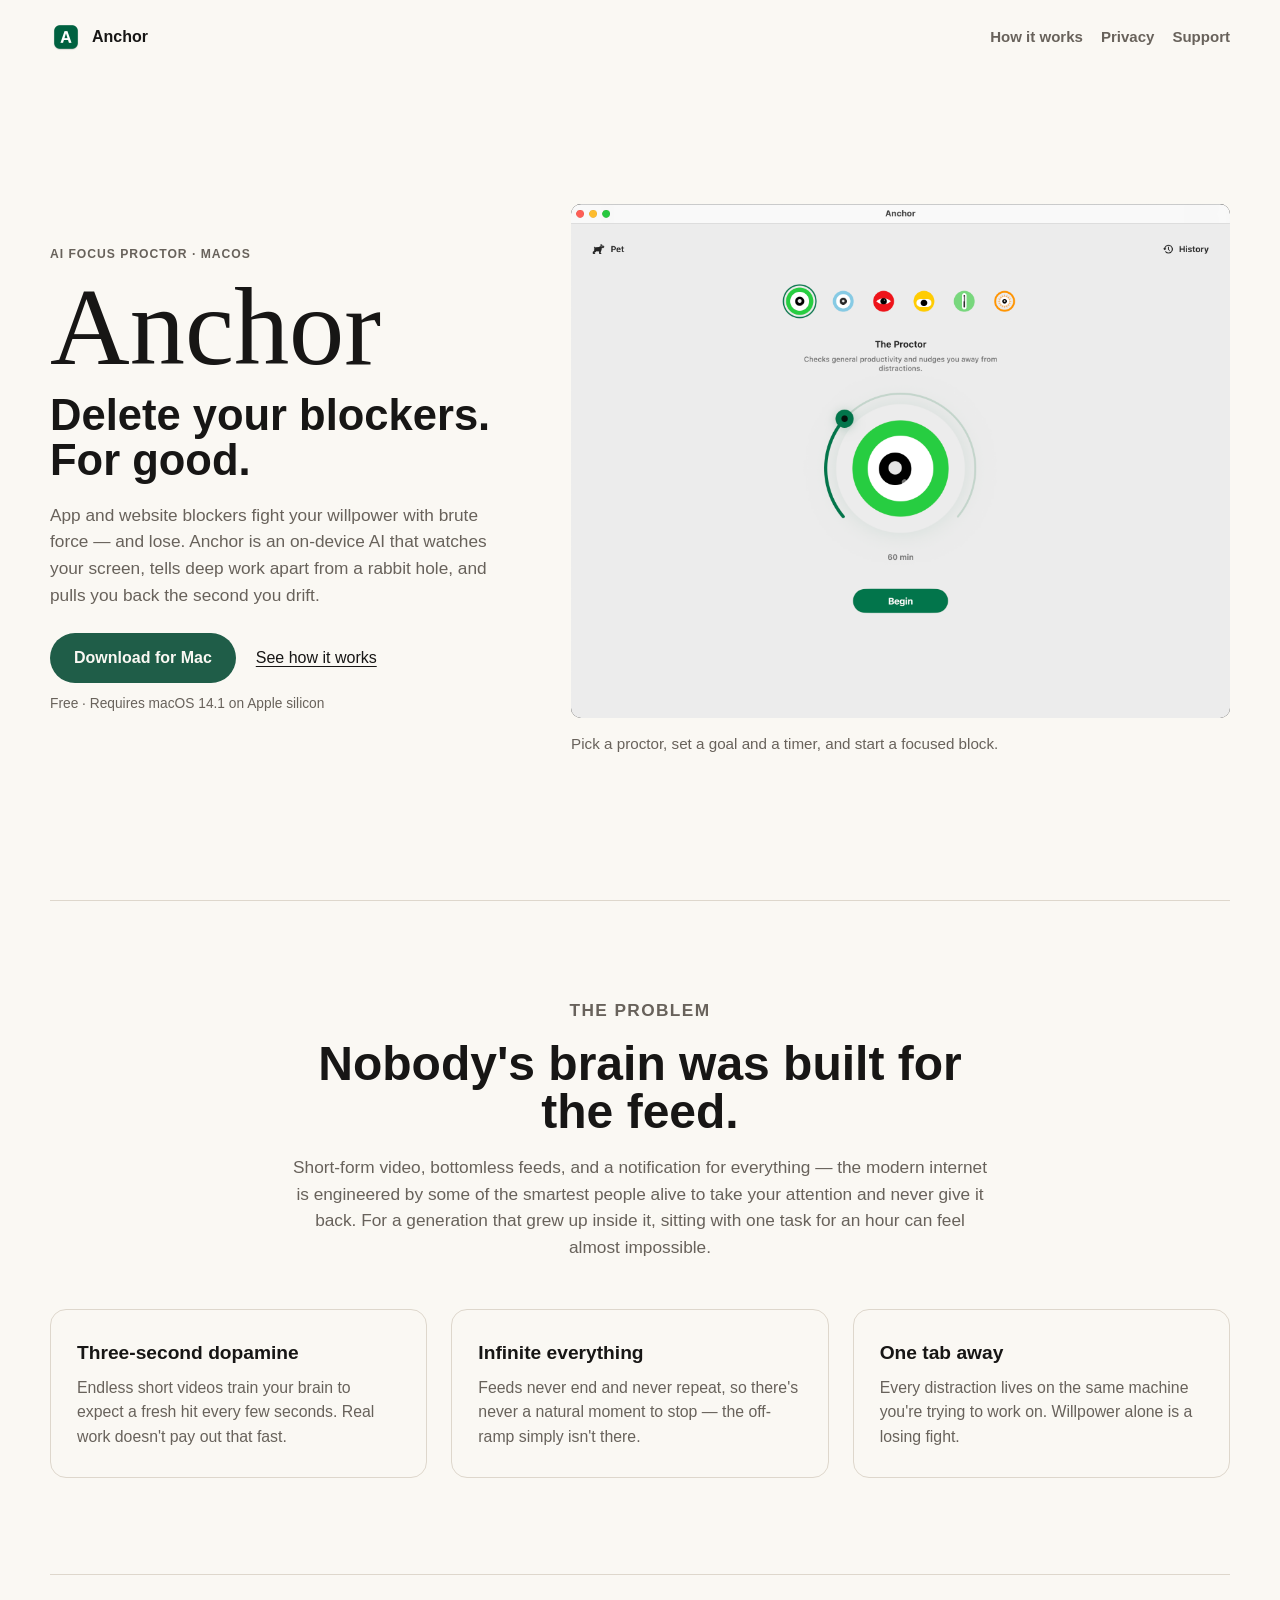
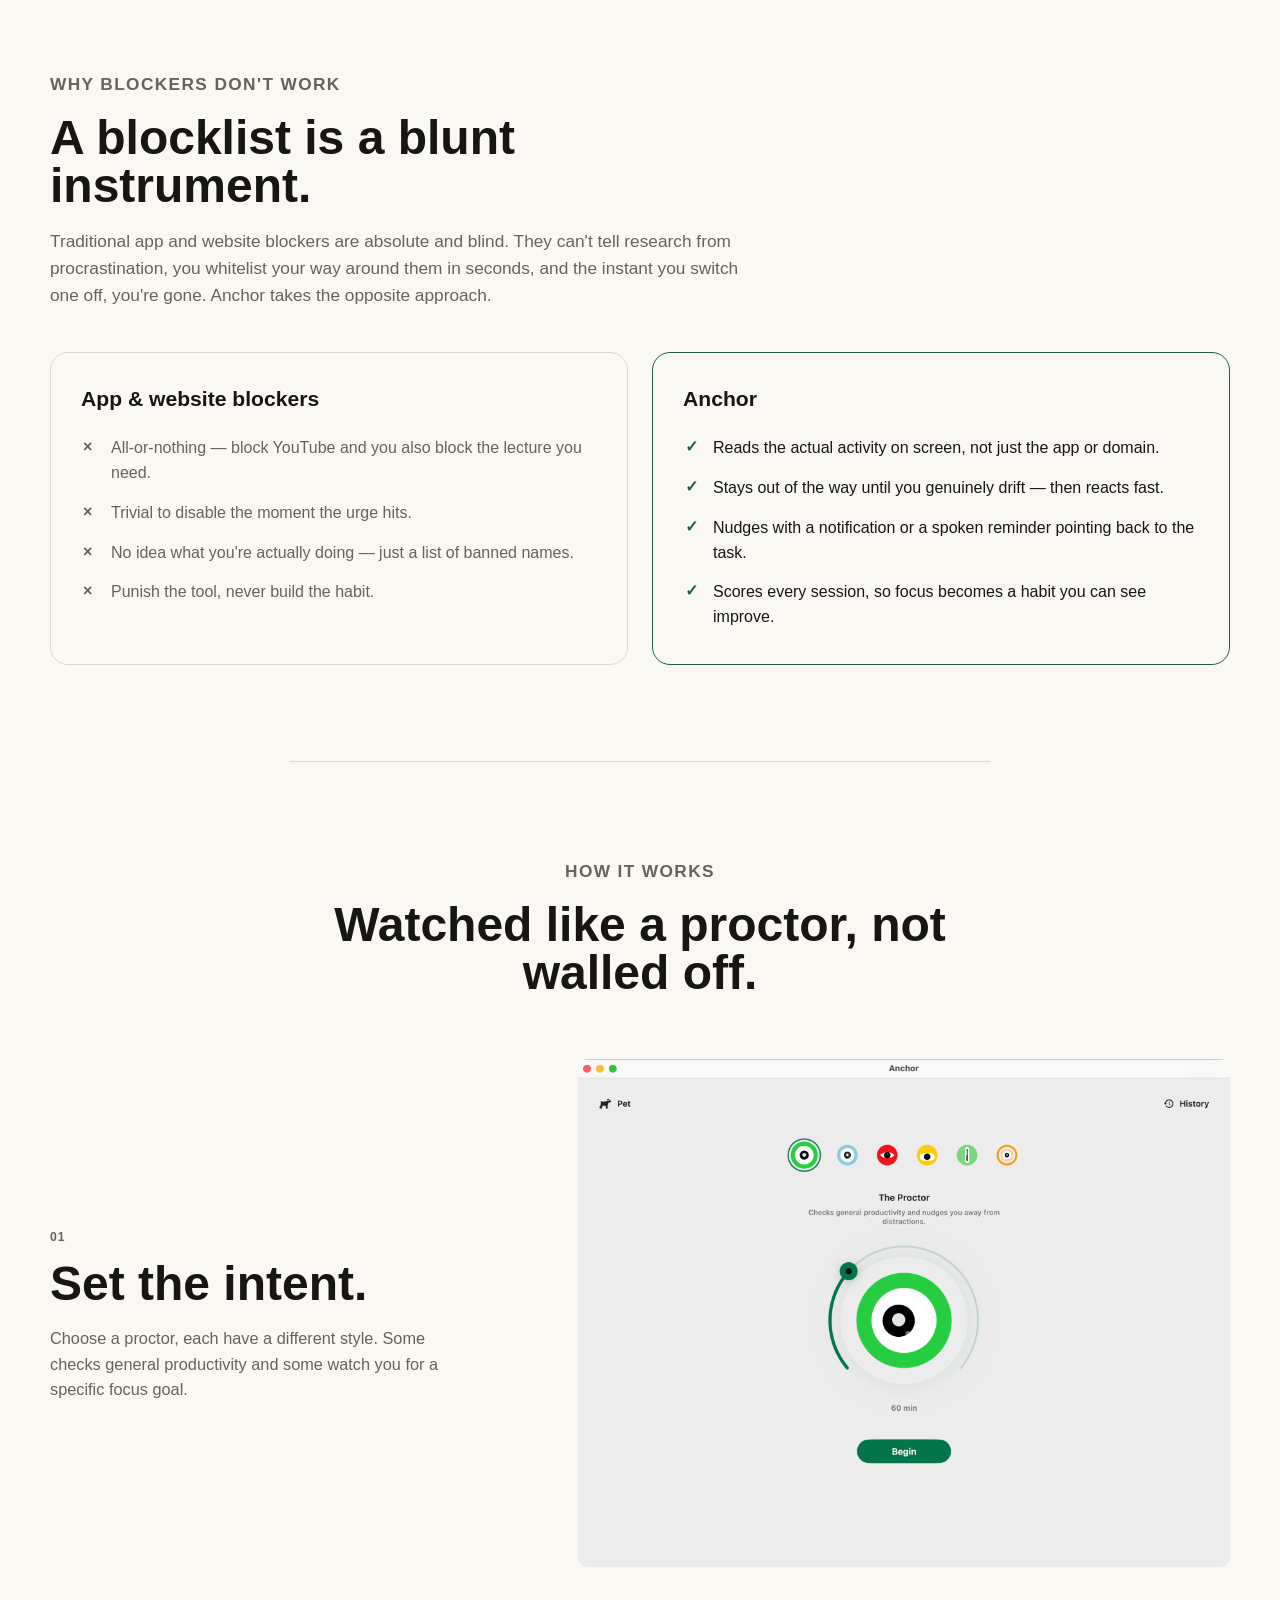
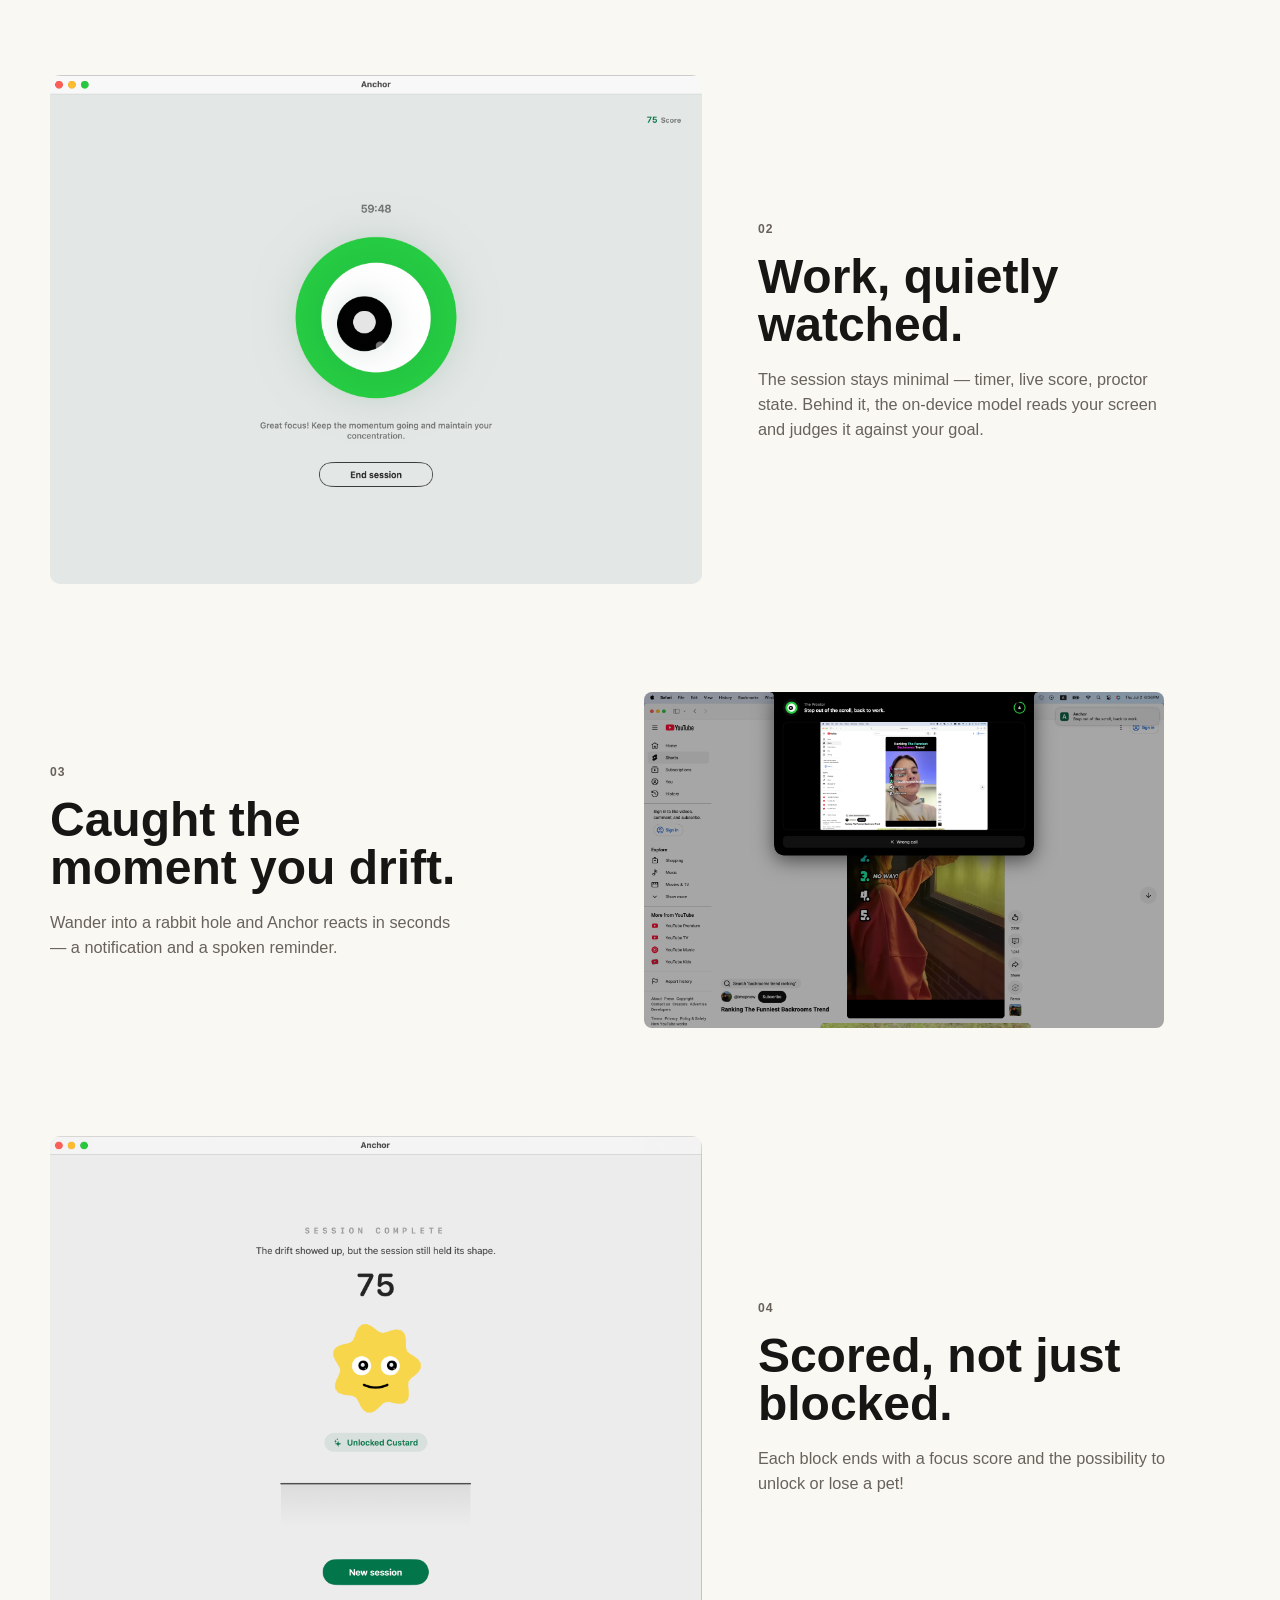
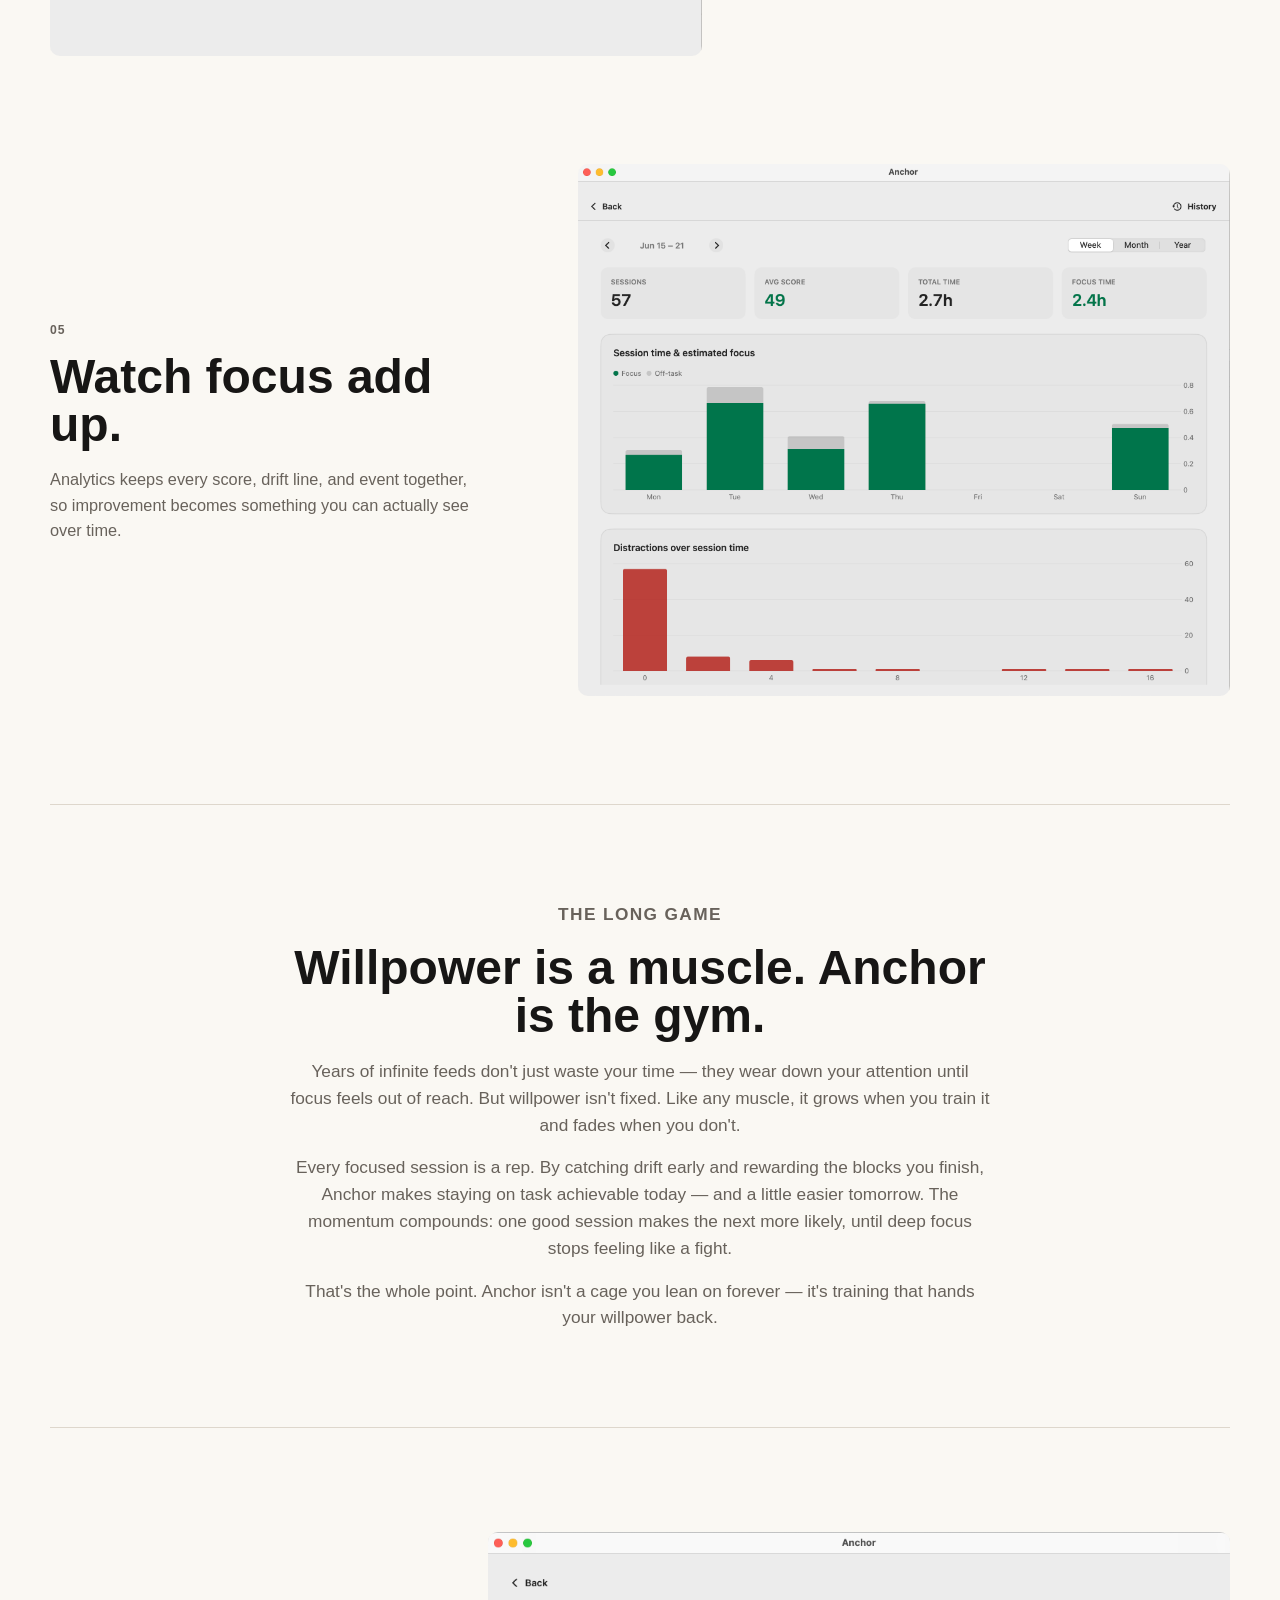
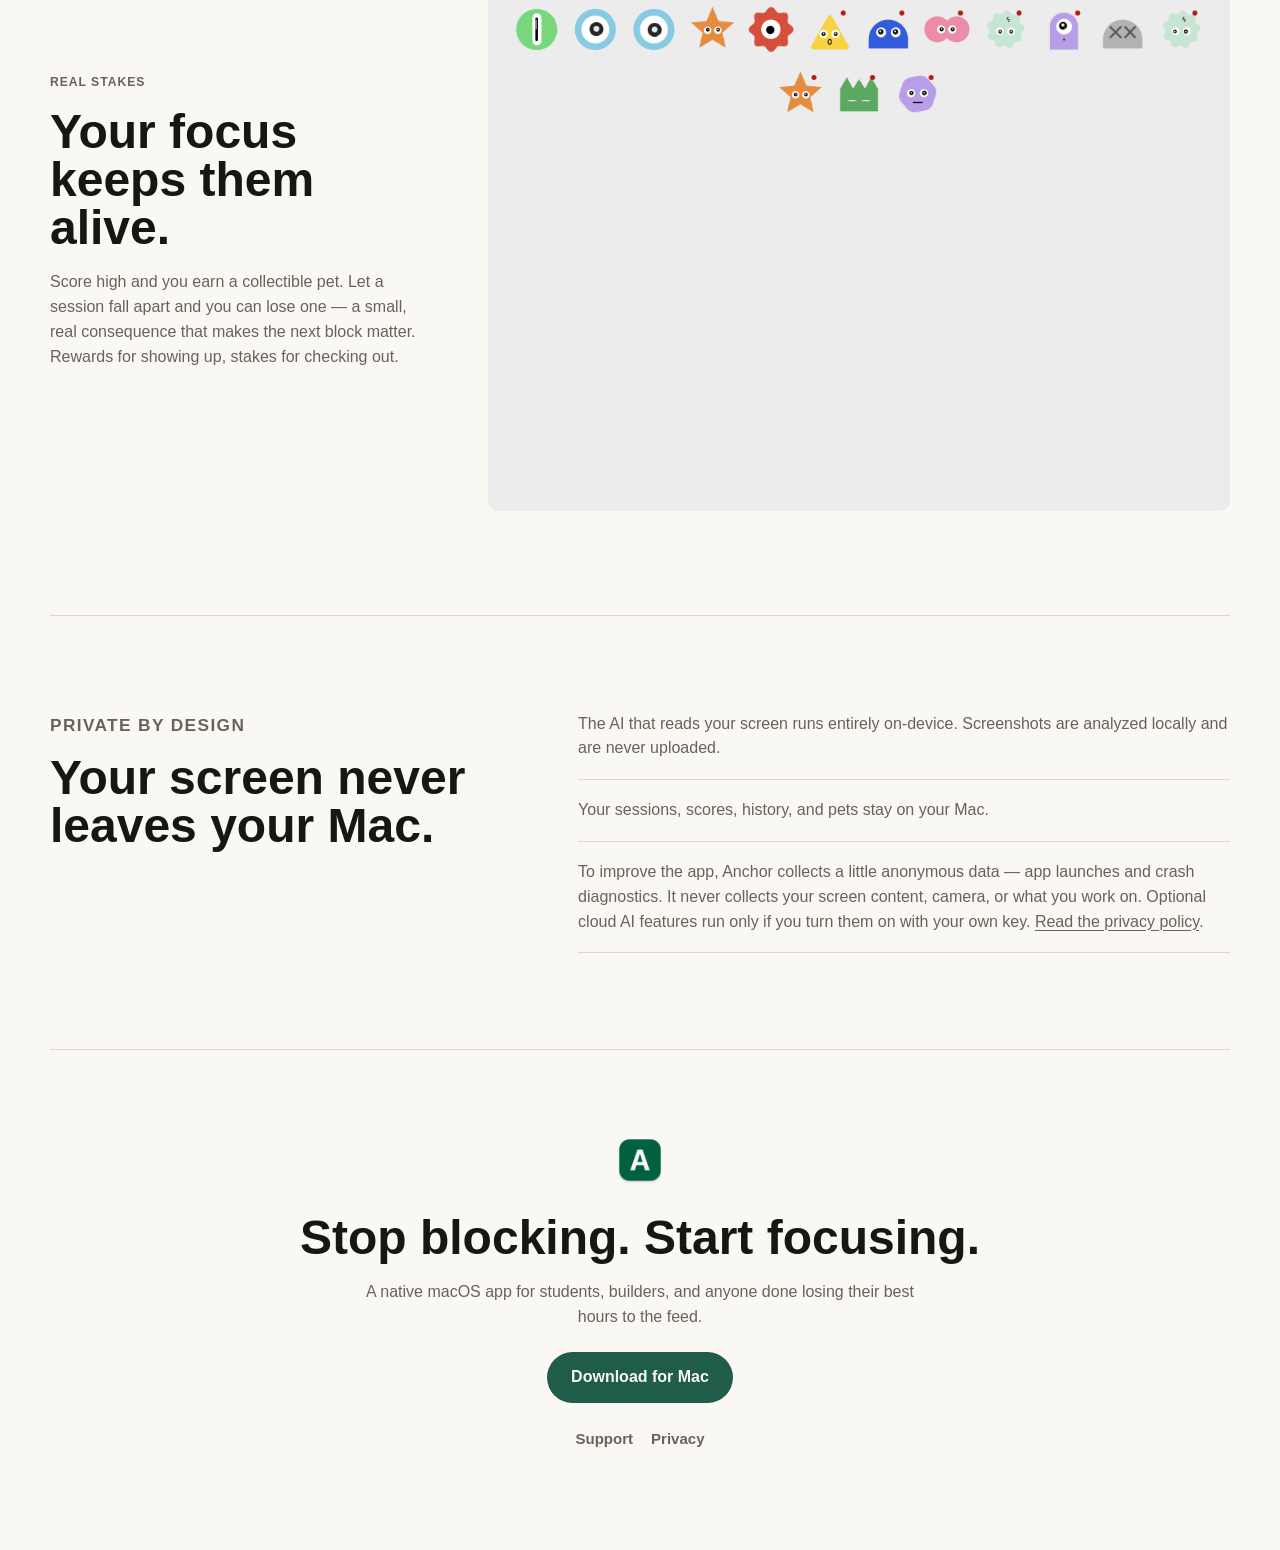
==== commit 8e9fbd40: "update demo" ====
--- a/index.html
+++ b/index.html
@@ -5,6 +5,8 @@
   <meta name="viewport" content="width=device-width, initial-scale=1">
   <title>Anchor — Delete your blockers. For good.</title>
   <meta name="description" content="Anchor is an on-device AI focus proctor for macOS. Instead of a blunt blocklist, it understands what's on your screen, catches you the moment you drift, and pulls you back — with a focus score, voice nudges, and pets you can earn or lose.">
+  <link rel="icon" href="app-icon.png" type="image/png">
+  <link rel="apple-touch-icon" href="app-icon.png">
   <link rel="stylesheet" href="styles.css?v=20260606-blocker">
 </head>
 <body>
@@ -92,7 +94,6 @@
     <section class="how-head section-head center" aria-labelledby="how-title">
       <p class="eyebrow">How it works</p>
       <h2 id="how-title">Watched like a proctor, not walled off.</h2>
-      <p>Anchor sits quietly in your menu bar. During a session, an on-device AI glances at your screen, compares what it sees to your goal, and only steps in when you've actually wandered.</p>
     </section>
 
     <section class="flow" id="how" aria-label="How Anchor works">
@@ -100,7 +101,7 @@
         <div class="flow-copy">
           <span>01</span>
           <h2>Set the intent.</h2>
-          <p>Choose a proctor and name what you're here to do. That goal is what every check-in is measured against.</p>
+          <p>Choose a proctor, each have a different style. Some checks general productivity and some watch you for a specific focus goal.</p>
         </div>
         <figure class="flow-media">
           <img src="assets/newdesign/setup.png" alt="Anchor setup screen with proctor selection and a Begin button.">
@@ -122,7 +123,7 @@
         <div class="flow-copy">
           <span>03</span>
           <h2>Caught the moment you drift.</h2>
-          <p>Wander into a rabbit hole and Anchor reacts in seconds — a short notification or a spoken reminder with the next concrete step back to work.</p>
+          <p>Wander into a rabbit hole and Anchor reacts in seconds — a notification and a spoken reminder.</p>
         </div>
         <figure class="flow-media notification-media">
           <img src="assets/newdesign/notification.png" alt="Anchor notification asking the user to switch back to homework documents.">
@@ -133,10 +134,10 @@
         <div class="flow-copy">
           <span>04</span>
           <h2>Scored, not just blocked.</h2>
-          <p>Each block ends with a focus score and an honest read on how it went — a number you can feel, and beat next time.</p>
-        </div>
-        <figure class="flow-media">
-          <img src="assets/newdesign/result-pet-gone.png" alt="Anchor completed session result showing score and pet reward status.">
+          <p>Each block ends with a focus score and the possibility to unlock or lose a pet!</p>
+        </div>
+        <figure class="flow-media">
+          <img src="assets/newdesign/result-pet.png" alt="Anchor completed session result showing score and pet reward status.">
         </figure>
       </article>
 
@@ -144,10 +145,10 @@
         <div class="flow-copy">
           <span>05</span>
           <h2>Watch focus add up.</h2>
-          <p>History keeps every score, drift line, and event together, so improvement becomes something you can actually see over time.</p>
-        </div>
-        <figure class="flow-media">
-          <img src="assets/newdesign/history.png" alt="Anchor session history screen with scores, drift line, and session events.">
+          <p>Analytics keeps every score, drift line, and event together, so improvement becomes something you can actually see over time.</p>
+        </div>
+        <figure class="flow-media">
+          <img src="assets/newdesign/analytics.png" alt="Anchor session analytics screen with scores, drift line, and session events.">
         </figure>
       </article>
     </section>
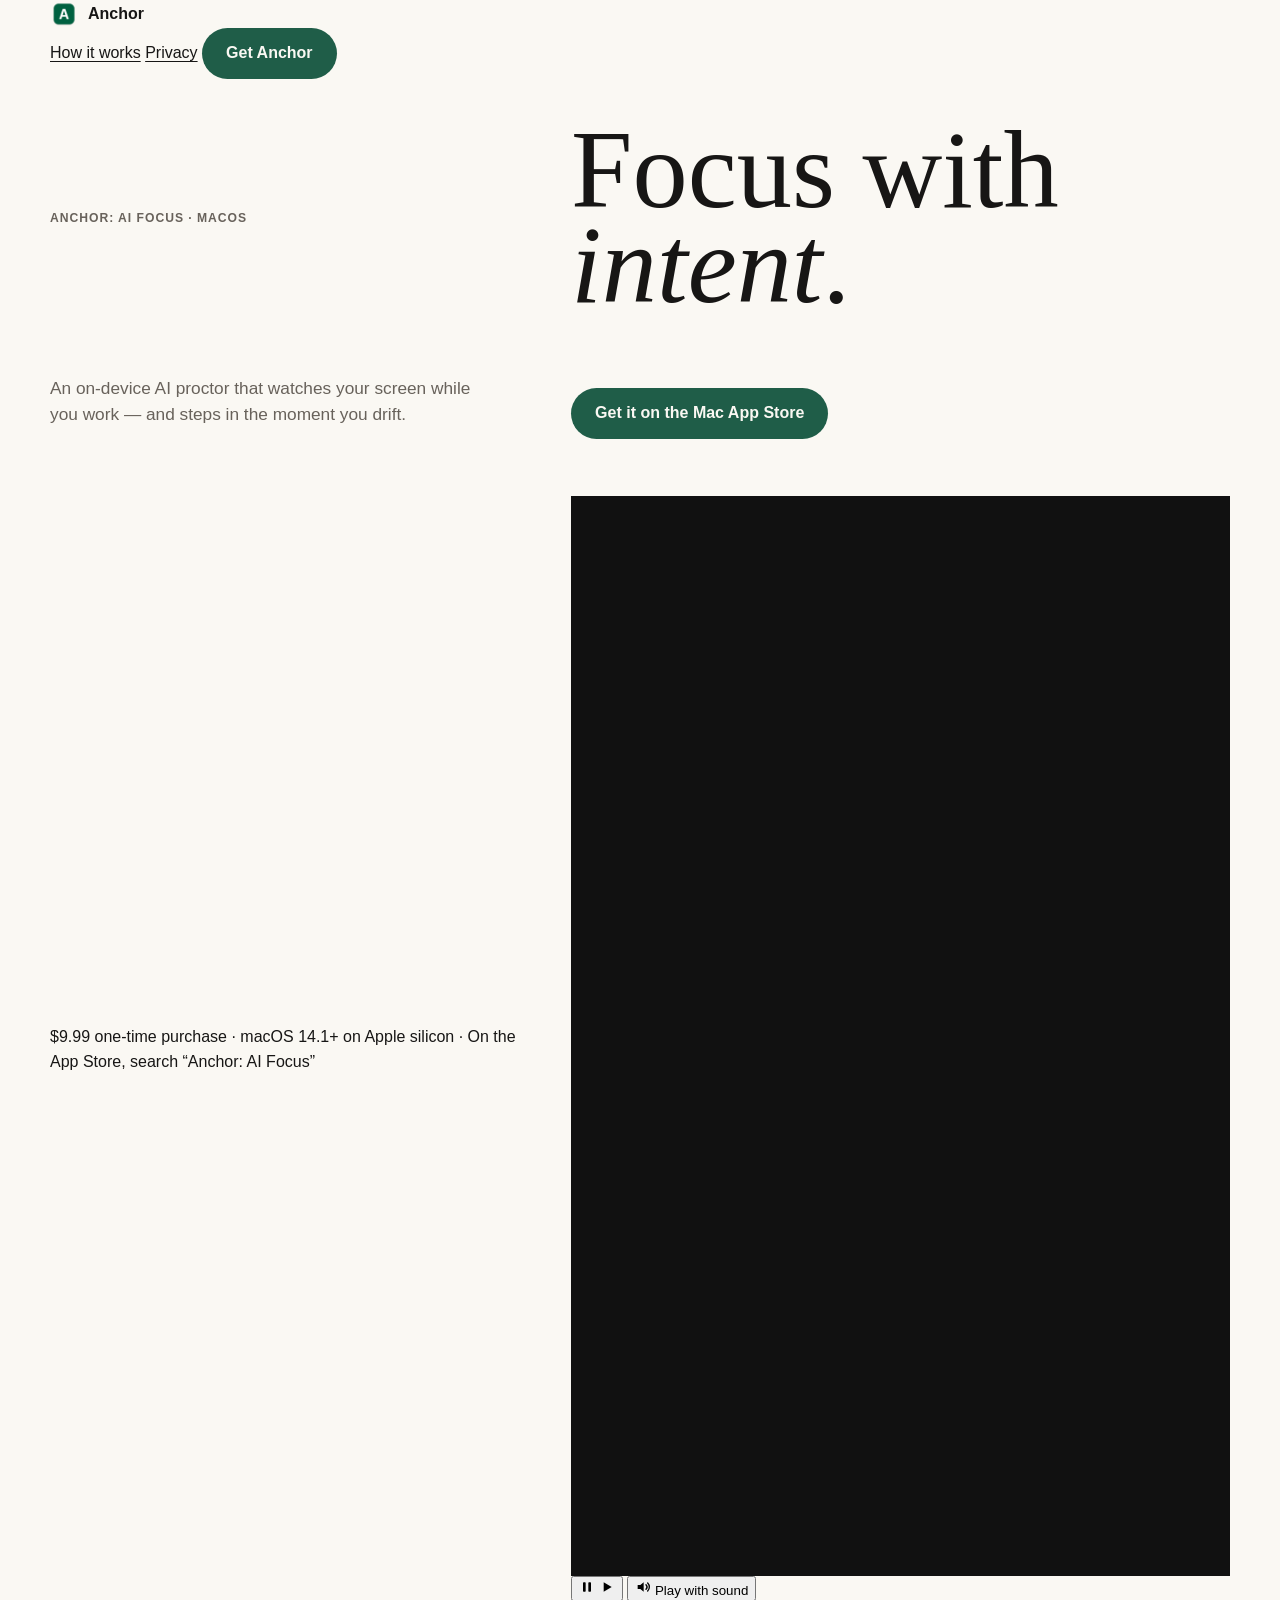
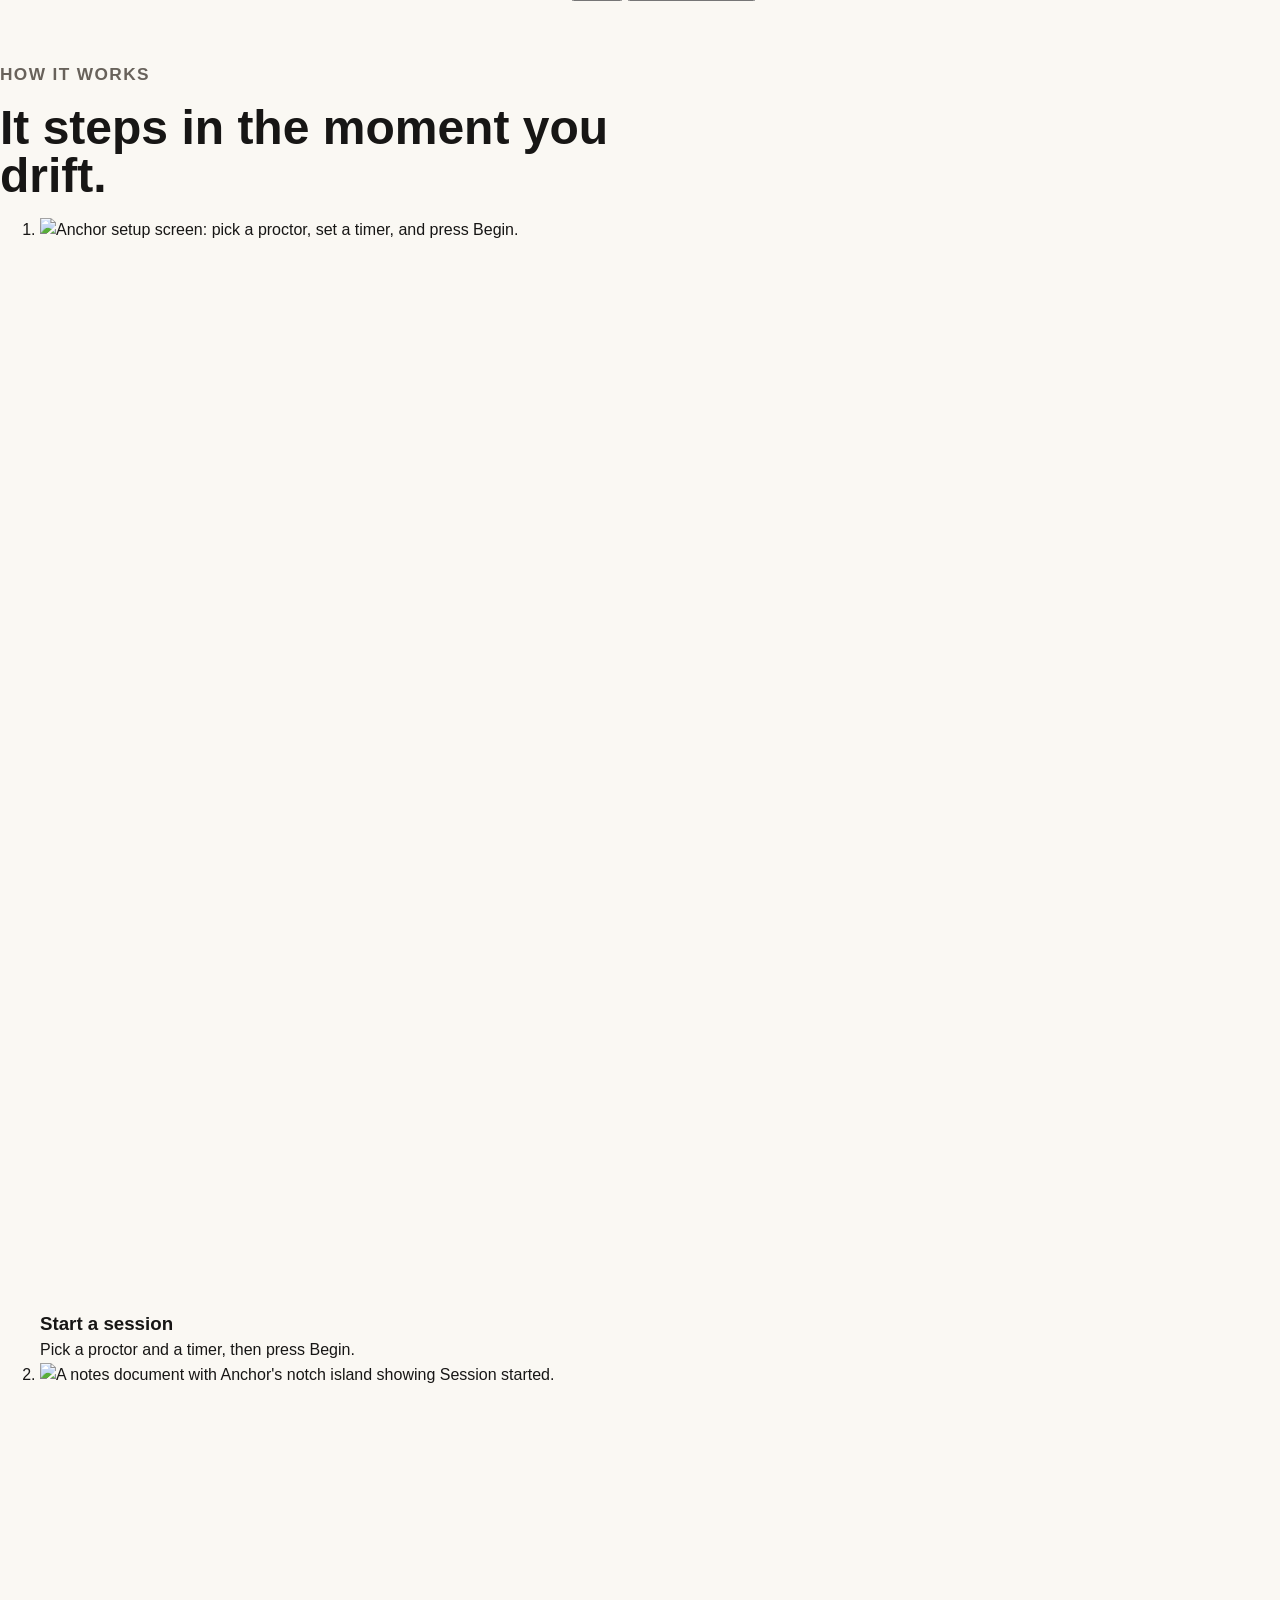
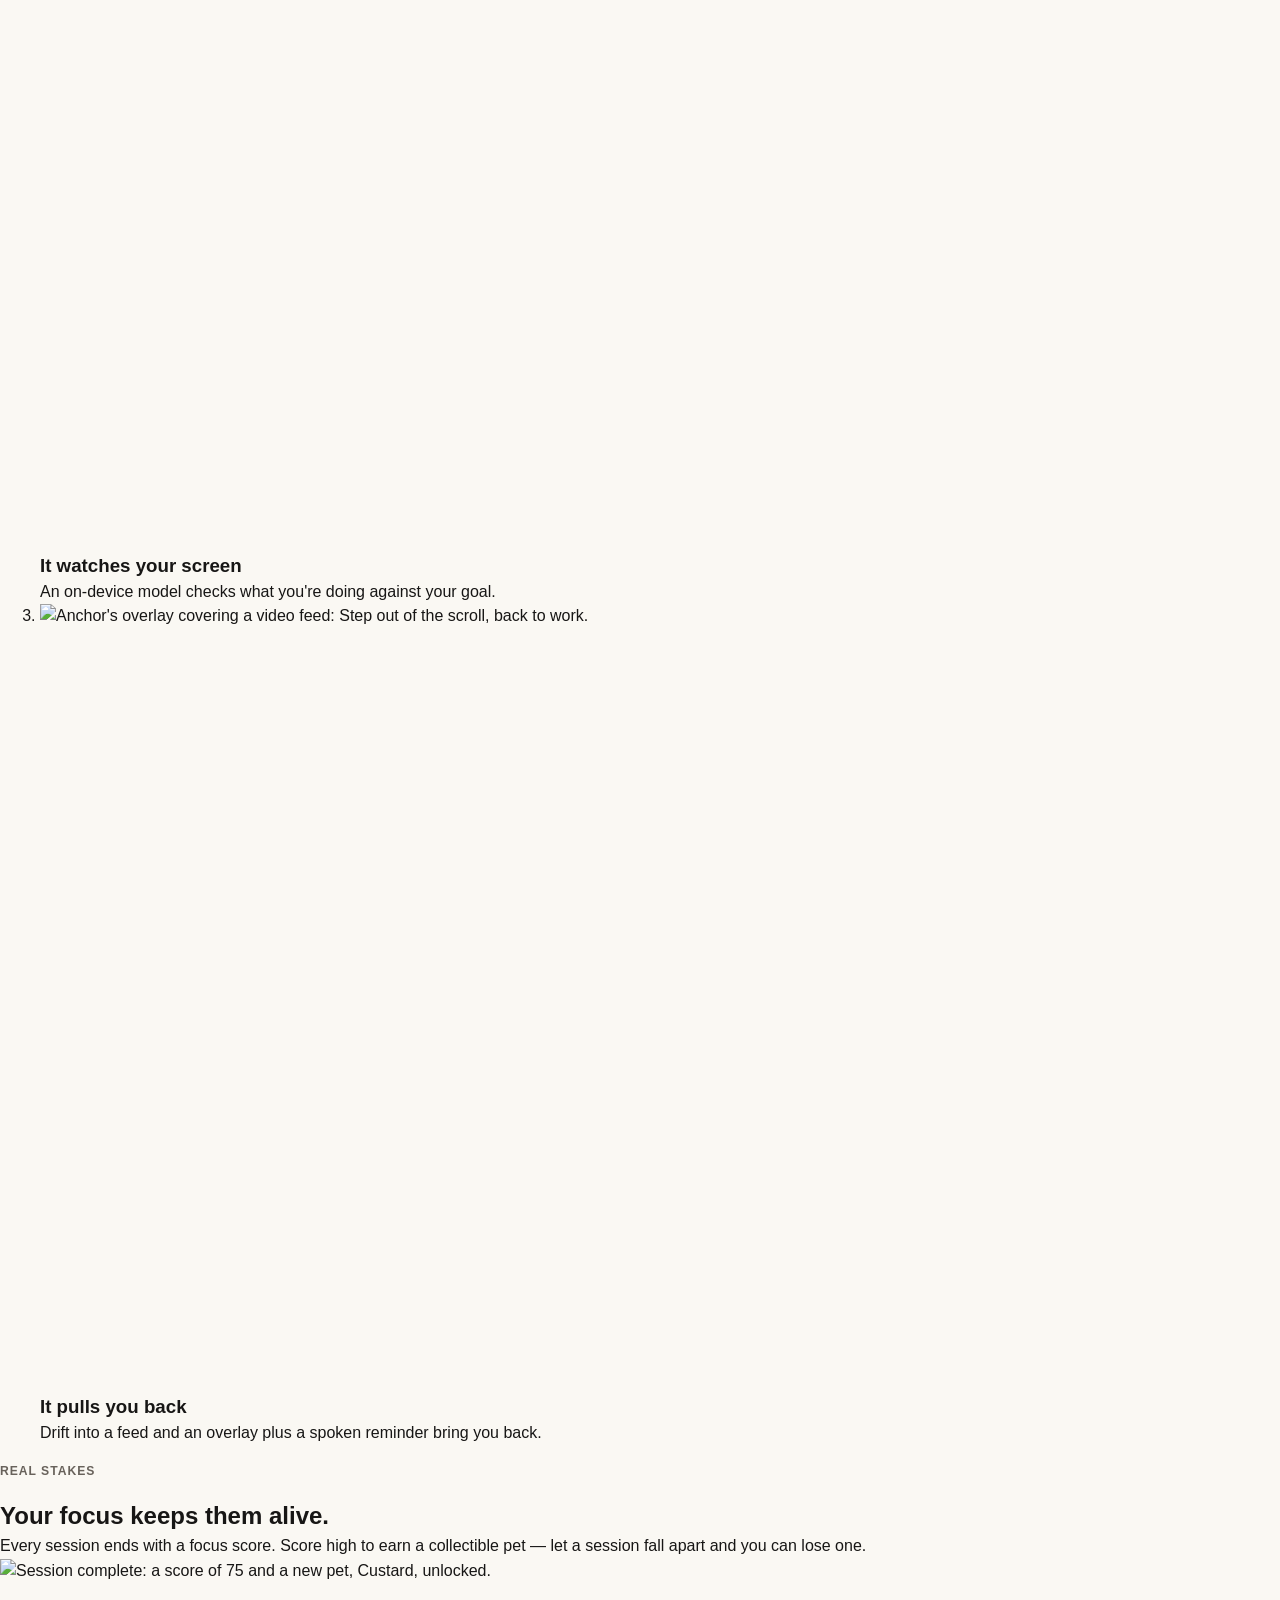
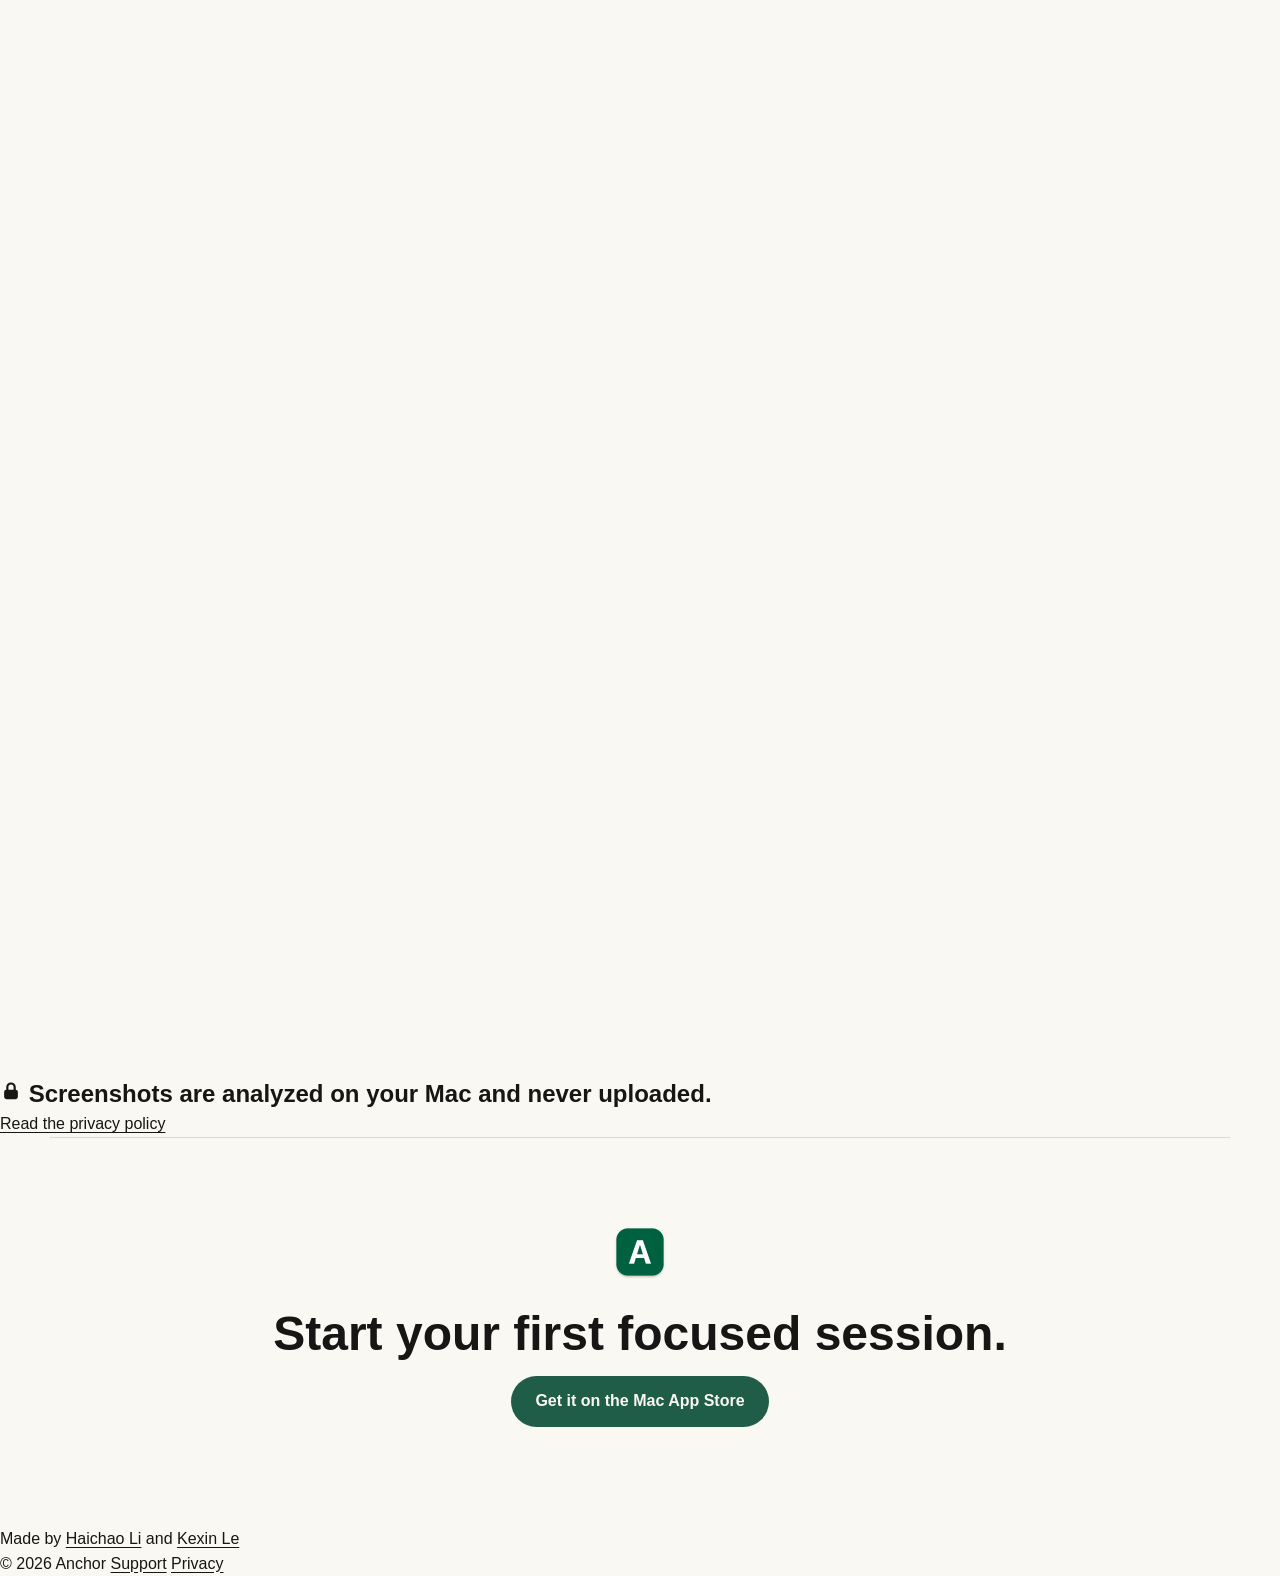
==== commit 6f4d96eb: "Show paid App Store pricing instead of free The app is now $9.99 on the Mac App Store, so drop the "" ====
--- a/index.html
+++ b/index.html
@@ -3,201 +3,158 @@
 <head>
   <meta charset="utf-8">
   <meta name="viewport" content="width=device-width, initial-scale=1">
-  <title>Anchor — Delete your blockers. For good.</title>
-  <meta name="description" content="Anchor is an on-device AI focus proctor for macOS. Instead of a blunt blocklist, it understands what's on your screen, catches you the moment you drift, and pulls you back — with a focus score, voice nudges, and pets you can earn or lose.">
+  <title>Anchor: AI Focus — The best focus app on your Mac</title>
+  <meta name="description" content="Anchor: AI Focus is an on-device AI focus proctor for macOS. It watches your screen during a focus session and steps in the moment you drift — with an overlay, a spoken reminder, a focus score, and pets you can earn or lose. Available on the Mac App Store.">
+  <meta property="og:title" content="Anchor: AI Focus — The best focus app on your Mac">
+  <meta property="og:description" content="An on-device AI proctor that watches your screen while you work — and steps in the moment you drift.">
+  <meta property="og:image" content="https://getanchorfocus.com/assets/anchor-promo-poster.jpg">
   <link rel="icon" href="app-icon.png" type="image/png">
   <link rel="apple-touch-icon" href="app-icon.png">
-  <link rel="stylesheet" href="styles.css?v=20260606-blocker">
+  <link rel="stylesheet" href="styles.css?v=20261020c">
 </head>
 <body>
   <header class="site-header">
-    <a class="brand" href="index.html" aria-label="Anchor home">
-      <img src="app-icon.png" alt="" width="32" height="32">
-      <span>Anchor</span>
-    </a>
-    <nav class="nav-links" aria-label="Site links">
-      <a href="#how">How it works</a>
-      <a href="privacy.html">Privacy</a>
-      <a href="support.html">Support</a>
-    </nav>
+    <div class="header-inner">
+      <a class="brand" href="index.html" aria-label="Anchor home">
+        <img src="app-icon.png" alt="" width="28" height="28">
+        <span>Anchor</span>
+      </a>
+      <nav class="nav" aria-label="Site">
+        <a class="nav-link" href="#how">How it works</a>
+        <a class="nav-link" href="privacy.html">Privacy</a>
+        <a class="button button-sm" href="https://apps.apple.com/us/app/anchor-ai-focus/id6774340728?mt=12">Get Anchor</a>
+      </nav>
+    </div>
   </header>
 
-  <main class="site">
+  <main>
     <section class="hero" aria-labelledby="hero-title">
-      <div class="hero-copy">
-        <p class="eyebrow">AI focus proctor · macOS</p>
-        <h1 id="hero-title">Anchor</h1>
-        <p class="headline">Delete your blockers. For good.</p>
-        <p class="lede">App and website blockers fight your willpower with brute force — and lose. Anchor is an on-device AI that watches your screen, tells deep work apart from a rabbit hole, and pulls you back the second you drift.</p>
-        <div class="cta-row">
-          <a class="button" href="https://github.com/HaichaoLihc/anchor-website/releases/latest">Download for Mac</a>
-          <a href="#how">See how it works</a>
+      <p class="eyebrow">Anchor: AI Focus · macOS</p>
+      <h1 id="hero-title">Focus with <em>intent</em>.</h1>
+      <p class="lede">An on-device AI proctor that watches your screen while you work — and steps in the moment you drift.</p>
+      <div class="cta">
+        <a class="button" href="https://apps.apple.com/us/app/anchor-ai-focus/id6774340728?mt=12">Get it on the Mac App Store</a>
+      </div>
+      <p class="note">$9.99 one-time purchase · macOS 14.1+ on Apple silicon · On the App Store, search “Anchor: AI Focus”</p>
+
+      <figure class="video">
+        <video id="promo-video" src="assets/anchor-promo.mp4" poster="assets/anchor-promo-poster.jpg" muted playsinline autoplay loop preload="auto" width="1920" height="1080" aria-label="Anchor promo: start a session, Anchor watches your screen, and steps in when you drift.">
+          <track kind="captions" src="assets/anchor-promo.vtt" srclang="en" label="English">
+        </video>
+        <div class="video-controls">
+          <button class="video-btn" type="button" data-play aria-label="Pause video">
+            <svg viewBox="0 0 24 24" width="16" height="16" aria-hidden="true" data-icon-pause><rect x="6" y="5" width="4" height="14" rx="1" fill="currentColor"/><rect x="14" y="5" width="4" height="14" rx="1" fill="currentColor"/></svg>
+            <svg viewBox="0 0 24 24" width="16" height="16" aria-hidden="true" data-icon-play hidden><path d="M7 5v14l12-7z" fill="currentColor"/></svg>
+          </button>
+          <button class="video-btn" type="button" data-sound aria-pressed="false">
+            <svg viewBox="0 0 24 24" width="16" height="16" aria-hidden="true"><path d="M4 9h4l5-4v14l-5-4H4z" fill="currentColor"/><path d="M16.5 8.5a5 5 0 0 1 0 7M19 6a8.5 8.5 0 0 1 0 12" fill="none" stroke="currentColor" stroke-width="2" stroke-linecap="round"/></svg>
+            <span>Play with sound</span>
+          </button>
         </div>
-        <p class="cta-note">Free · Requires macOS 14.1 on Apple silicon</p>
-      </div>
-      <figure class="hero-media">
-        <video src="assets/session-set-up-view.mov" poster="assets/newdesign/setup.png" muted playsinline autoplay loop preload="metadata"></video>
-        <figcaption>Pick a proctor, set a goal and a timer, and start a focused block.</figcaption>
       </figure>
     </section>
 
-    <section class="problem" aria-labelledby="problem-title">
-      <div class="section-head center">
-        <p class="eyebrow">The problem</p>
-        <h2 id="problem-title">Nobody's brain was built for the feed.</h2>
-        <p>Short-form video, bottomless feeds, and a notification for everything — the modern internet is engineered by some of the smartest people alive to take your attention and never give it back. For a generation that grew up inside it, sitting with one task for an hour can feel almost impossible.</p>
+    <section class="section" id="how" aria-labelledby="how-title">
+      <div class="section-head">
+        <p class="eyebrow">How it works</p>
+        <h2 id="how-title">It steps in the moment you drift.</h2>
       </div>
-      <div class="problem-grid">
-        <article class="problem-card">
-          <h3>Three-second dopamine</h3>
-          <p>Endless short videos train your brain to expect a fresh hit every few seconds. Real work doesn't pay out that fast.</p>
-        </article>
-        <article class="problem-card">
-          <h3>Infinite everything</h3>
-          <p>Feeds never end and never repeat, so there's never a natural moment to stop — the off-ramp simply isn't there.</p>
-        </article>
-        <article class="problem-card">
-          <h3>One tab away</h3>
-          <p>Every distraction lives on the same machine you're trying to work on. Willpower alone is a losing fight.</p>
-        </article>
-      </div>
+      <ol class="steps">
+        <li class="step">
+          <img src="assets/web/start.webp" alt="Anchor setup screen: pick a proctor, set a timer, and press Begin." width="1400" height="1091" loading="lazy">
+          <h3>Start a session</h3>
+          <p>Pick a proctor and a timer, then press Begin.</p>
+        </li>
+        <li class="step">
+          <img src="assets/web/watch.webp" alt="A notes document with Anchor's notch island showing Session started." width="1400" height="788" loading="lazy">
+          <h3>It watches your screen</h3>
+          <p>An on-device model checks what you're doing against your goal.</p>
+        </li>
+        <li class="step">
+          <img src="assets/web/step-in.webp" alt="Anchor's overlay covering a video feed: Step out of the scroll, back to work." width="1400" height="788" loading="lazy">
+          <h3>It pulls you back</h3>
+          <p>Drift into a feed and an overlay plus a spoken reminder bring you back.</p>
+        </li>
+      </ol>
     </section>
 
-    <section class="contrast" aria-labelledby="contrast-title">
-      <div class="section-head">
-        <p class="eyebrow">Why blockers don't work</p>
-        <h2 id="contrast-title">A blocklist is a blunt instrument.</h2>
-        <p>Traditional app and website blockers are absolute and blind. They can't tell research from procrastination, you whitelist your way around them in seconds, and the instant you switch one off, you're gone. Anchor takes the opposite approach.</p>
+    <section class="section split" aria-labelledby="stakes-title">
+      <div class="split-copy">
+        <p class="eyebrow">Real stakes</p>
+        <h2 id="stakes-title">Your focus keeps them alive.</h2>
+        <p>Every session ends with a focus score. Score high to earn a collectible pet — let a session fall apart and you can lose one.</p>
       </div>
-      <div class="contrast-grid">
-        <div class="contrast-col">
-          <h3>App &amp; website blockers</h3>
-          <ul>
-            <li>All-or-nothing — block YouTube and you also block the lecture you need.</li>
-            <li>Trivial to disable the moment the urge hits.</li>
-            <li>No idea what you're actually doing — just a list of banned names.</li>
-            <li>Punish the tool, never build the habit.</li>
-          </ul>
-        </div>
-        <div class="contrast-col is-anchor">
-          <h3>Anchor</h3>
-          <ul>
-            <li>Reads the actual activity on screen, not just the app or domain.</li>
-            <li>Stays out of the way until you genuinely drift — then reacts fast.</li>
-            <li>Nudges with a notification or a spoken reminder pointing back to the task.</li>
-            <li>Scores every session, so focus becomes a habit you can see improve.</li>
-          </ul>
-        </div>
-      </div>
+      <img class="split-media" src="assets/web/stakes.webp" alt="Session complete: a score of 75 and a new pet, Custard, unlocked." width="1400" height="1116" loading="lazy">
     </section>
 
-    <section class="how-head section-head center" aria-labelledby="how-title">
-      <p class="eyebrow">How it works</p>
-      <h2 id="how-title">Watched like a proctor, not walled off.</h2>
+    <section class="section privacy" aria-labelledby="privacy-title">
+      <h2 id="privacy-title" class="privacy-line">
+        <svg viewBox="0 0 24 24" width="22" height="22" aria-hidden="true"><rect x="4.5" y="10.5" width="15" height="10.5" rx="2.6" fill="currentColor"/><path d="M8 10.5V7.8a4 4 0 0 1 8 0v2.7" fill="none" stroke="currentColor" stroke-width="2.4" stroke-linecap="round"/></svg>
+        Screenshots are analyzed on your Mac and never uploaded.
+      </h2>
+      <p><a class="link" href="privacy.html">Read the privacy policy</a></p>
     </section>
 
-    <section class="flow" id="how" aria-label="How Anchor works">
-      <article class="flow-step">
-        <div class="flow-copy">
-          <span>01</span>
-          <h2>Set the intent.</h2>
-          <p>Choose a proctor, each have a different style. Some checks general productivity and some watch you for a specific focus goal.</p>
-        </div>
-        <figure class="flow-media">
-          <img src="assets/newdesign/setup.png" alt="Anchor setup screen with proctor selection and a Begin button.">
-        </figure>
-      </article>
-
-      <article class="flow-step reverse">
-        <div class="flow-copy">
-          <span>02</span>
-          <h2>Work, quietly watched.</h2>
-          <p>The session stays minimal — timer, live score, proctor state. Behind it, the on-device model reads your screen and judges it against your goal.</p>
-        </div>
-        <figure class="flow-media">
-          <img src="assets/newdesign/during-session.png" alt="Anchor active session screen with timer, score, and proctor state.">
-        </figure>
-      </article>
-
-      <article class="flow-step notification-step">
-        <div class="flow-copy">
-          <span>03</span>
-          <h2>Caught the moment you drift.</h2>
-          <p>Wander into a rabbit hole and Anchor reacts in seconds — a notification and a spoken reminder.</p>
-        </div>
-        <figure class="flow-media notification-media">
-          <img src="assets/newdesign/notification.png" alt="Anchor notification asking the user to switch back to homework documents.">
-        </figure>
-      </article>
-
-      <article class="flow-step reverse">
-        <div class="flow-copy">
-          <span>04</span>
-          <h2>Scored, not just blocked.</h2>
-          <p>Each block ends with a focus score and the possibility to unlock or lose a pet!</p>
-        </div>
-        <figure class="flow-media">
-          <img src="assets/newdesign/result-pet.png" alt="Anchor completed session result showing score and pet reward status.">
-        </figure>
-      </article>
-
-      <article class="flow-step">
-        <div class="flow-copy">
-          <span>05</span>
-          <h2>Watch focus add up.</h2>
-          <p>Analytics keeps every score, drift line, and event together, so improvement becomes something you can actually see over time.</p>
-        </div>
-        <figure class="flow-media">
-          <img src="assets/newdesign/analytics.png" alt="Anchor session analytics screen with scores, drift line, and session events.">
-        </figure>
-      </article>
-    </section>
-
-    <section class="willpower-band" aria-labelledby="willpower-title">
-      <div class="section-head center">
-        <p class="eyebrow">The long game</p>
-        <h2 id="willpower-title">Willpower is a muscle. Anchor is the gym.</h2>
-        <p>Years of infinite feeds don't just waste your time — they wear down your attention until focus feels out of reach. But willpower isn't fixed. Like any muscle, it grows when you train it and fades when you don't.</p>
-        <p>Every focused session is a rep. By catching drift early and rewarding the blocks you finish, Anchor makes staying on task achievable today — and a little easier tomorrow. The momentum compounds: one good session makes the next more likely, until deep focus stops feeling like a fight.</p>
-        <p>That's the whole point. Anchor isn't a cage you lean on forever — it's training that hands your willpower back.</p>
-      </div>
-    </section>
-
-    <section class="companion-section" id="companion" aria-labelledby="companion-title">
-      <div>
-        <p class="eyebrow">Real stakes</p>
-        <h2 id="companion-title">Your focus keeps them alive.</h2>
-        <p>Score high and you earn a collectible pet. Let a session fall apart and you can lose one — a small, real consequence that makes the next block matter. Rewards for showing up, stakes for checking out.</p>
-      </div>
-      <figure class="companion-media">
-        <img src="assets/newdesign/pet-collection.png" alt="Anchor pet collection with multiple unlocked collectible pets.">
-      </figure>
-    </section>
-
-    <section class="privacy-band" aria-labelledby="privacy-title">
-      <div class="section-head">
-        <p class="eyebrow">Private by design</p>
-        <h2 id="privacy-title">Your screen never leaves your Mac.</h2>
-      </div>
-      <div class="privacy-copy">
-        <p>The AI that reads your screen runs entirely on-device. Screenshots are analyzed locally and are never uploaded.</p>
-        <p>Your sessions, scores, history, and pets stay on your Mac.</p>
-        <p>To improve the app, Anchor collects a little anonymous data — app launches and crash diagnostics. It never collects your screen content, camera, or what you work on. Optional cloud AI features run only if you turn them on with your own key. <a href="privacy.html">Read the privacy policy</a>.</p>
-      </div>
-    </section>
-
-    <section class="closing">
-      <img src="app-icon.png" alt="" width="56" height="56">
-      <h2>Stop blocking. Start focusing.</h2>
-      <p>A native macOS app for students, builders, and anyone done losing their best hours to the feed.</p>
-      <div class="cta-row center">
-        <a class="button" href="https://github.com/HaichaoLihc/anchor-website/releases/latest">Download for Mac</a>
-      </div>
-      <div class="text-links">
-        <a href="support.html">Support</a>
-        <a href="privacy.html">Privacy</a>
+    <section class="section closing" aria-labelledby="closing-title">
+      <img src="app-icon.png" alt="" width="64" height="64">
+      <h2 id="closing-title">Start your first focused session.</h2>
+      <div class="cta">
+        <a class="button" href="https://apps.apple.com/us/app/anchor-ai-focus/id6774340728?mt=12">Get it on the Mac App Store</a>
       </div>
     </section>
   </main>
+
+  <footer class="site-footer">
+    <p class="credits">Made by <a href="https://www.linkedin.com/in/haichaol/" target="_blank" rel="noopener">Haichao Li</a> and <a href="https://www.linkedin.com/in/jessica-le-a72a5b2a9/" target="_blank" rel="noopener">Kexin Le</a></p>
+    <nav class="footer-links" aria-label="Footer">
+      <span>© 2026 Anchor</span>
+      <a href="support.html">Support</a>
+      <a href="privacy.html">Privacy</a>
+    </nav>
+  </footer>
+
+  <script>
+    (function () {
+      var video = document.getElementById('promo-video');
+      var play = document.querySelector('[data-play]');
+      var sound = document.querySelector('[data-sound]');
+      if (!video || !play || !sound) return;
+      var iconPause = play.querySelector('[data-icon-pause]');
+      var iconPlay = play.querySelector('[data-icon-play]');
+      var soundLabel = sound.querySelector('span');
+
+      function syncPlay() {
+        var paused = video.paused;
+        iconPause.hidden = paused;
+        iconPlay.hidden = !paused;
+        play.setAttribute('aria-label', paused ? 'Play video' : 'Pause video');
+      }
+
+      if (window.matchMedia && window.matchMedia('(prefers-reduced-motion: reduce)').matches) {
+        video.removeAttribute('autoplay');
+        video.pause();
+      }
+
+      play.addEventListener('click', function () {
+        if (video.paused) video.play(); else video.pause();
+      });
+      sound.addEventListener('click', function () {
+        if (video.muted) {
+          video.muted = false;
+          video.currentTime = 0;
+          video.play();
+          soundLabel.textContent = 'Mute';
+          sound.setAttribute('aria-pressed', 'true');
+        } else {
+          video.muted = true;
+          soundLabel.textContent = 'Play with sound';
+          sound.setAttribute('aria-pressed', 'false');
+        }
+      });
+      video.addEventListener('play', syncPlay);
+      video.addEventListener('pause', syncPlay);
+      syncPlay();
+    })();
+  </script>
 </body>
 </html>
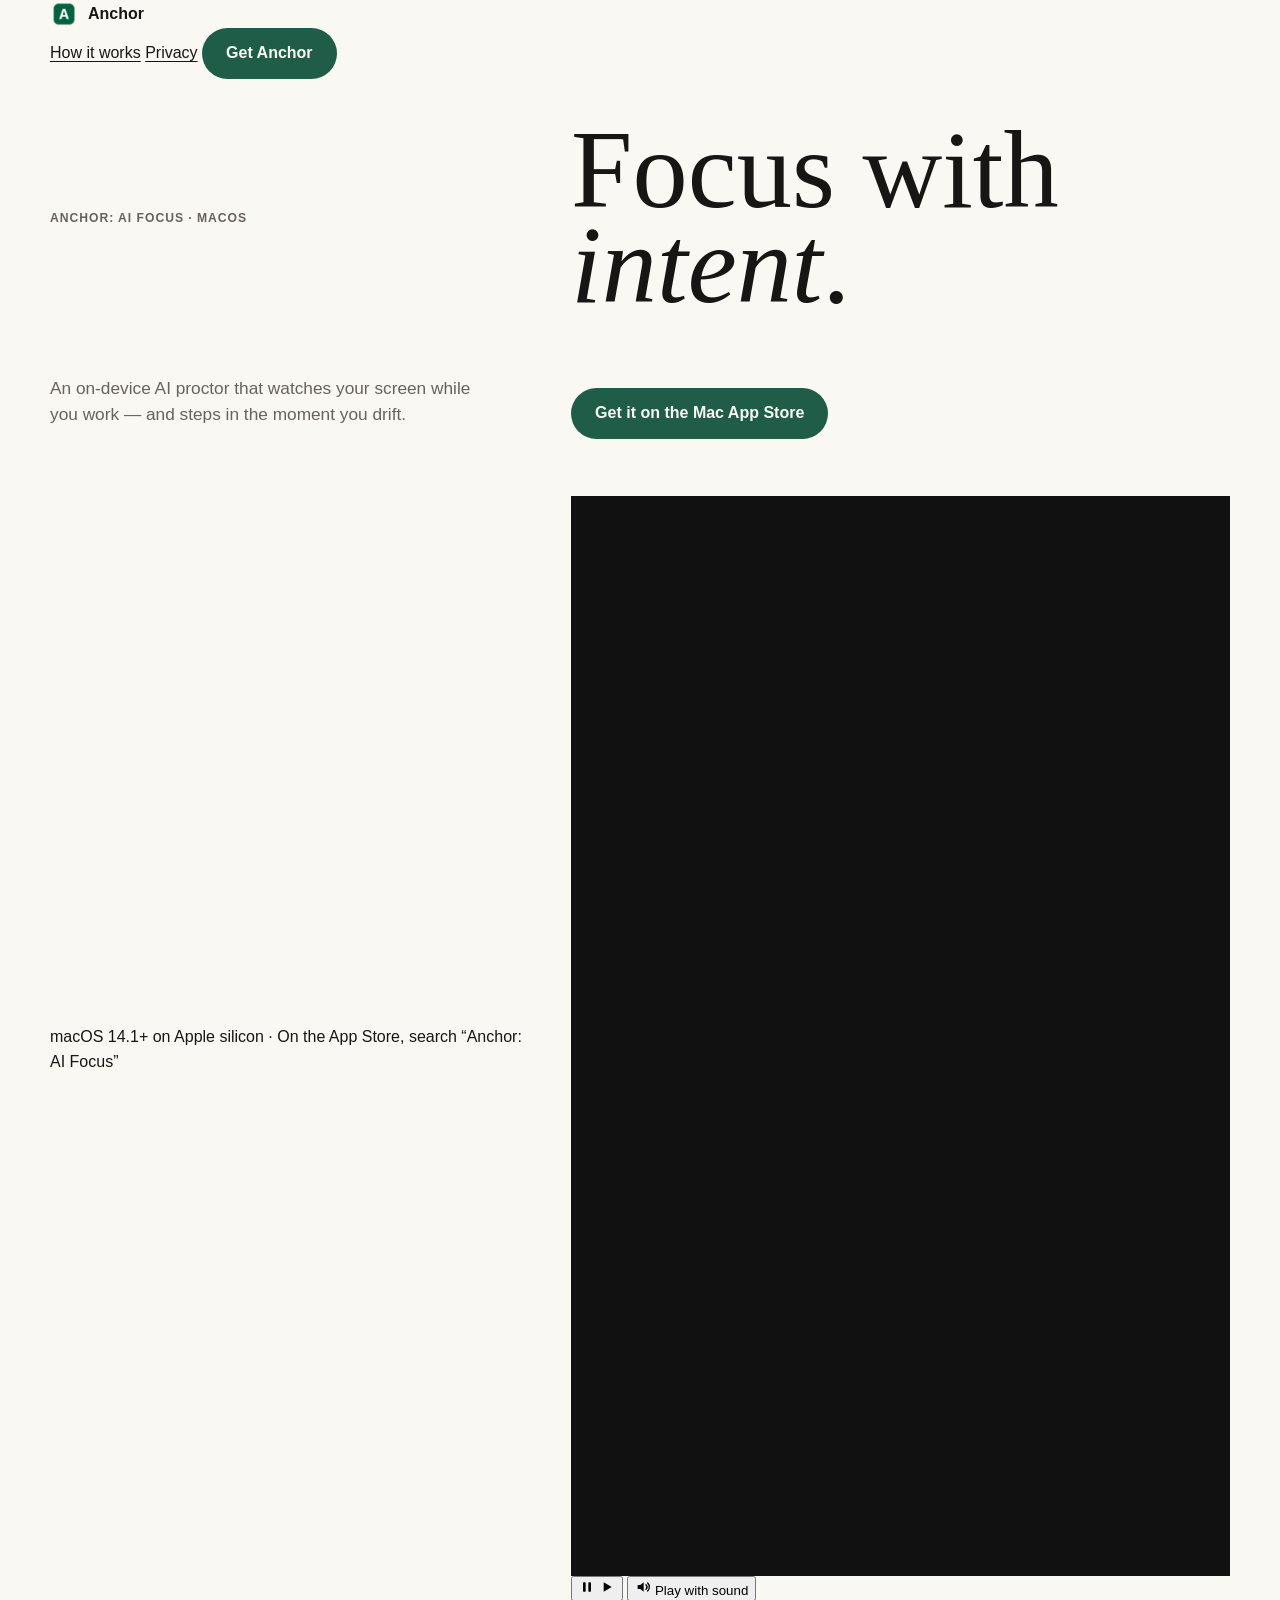
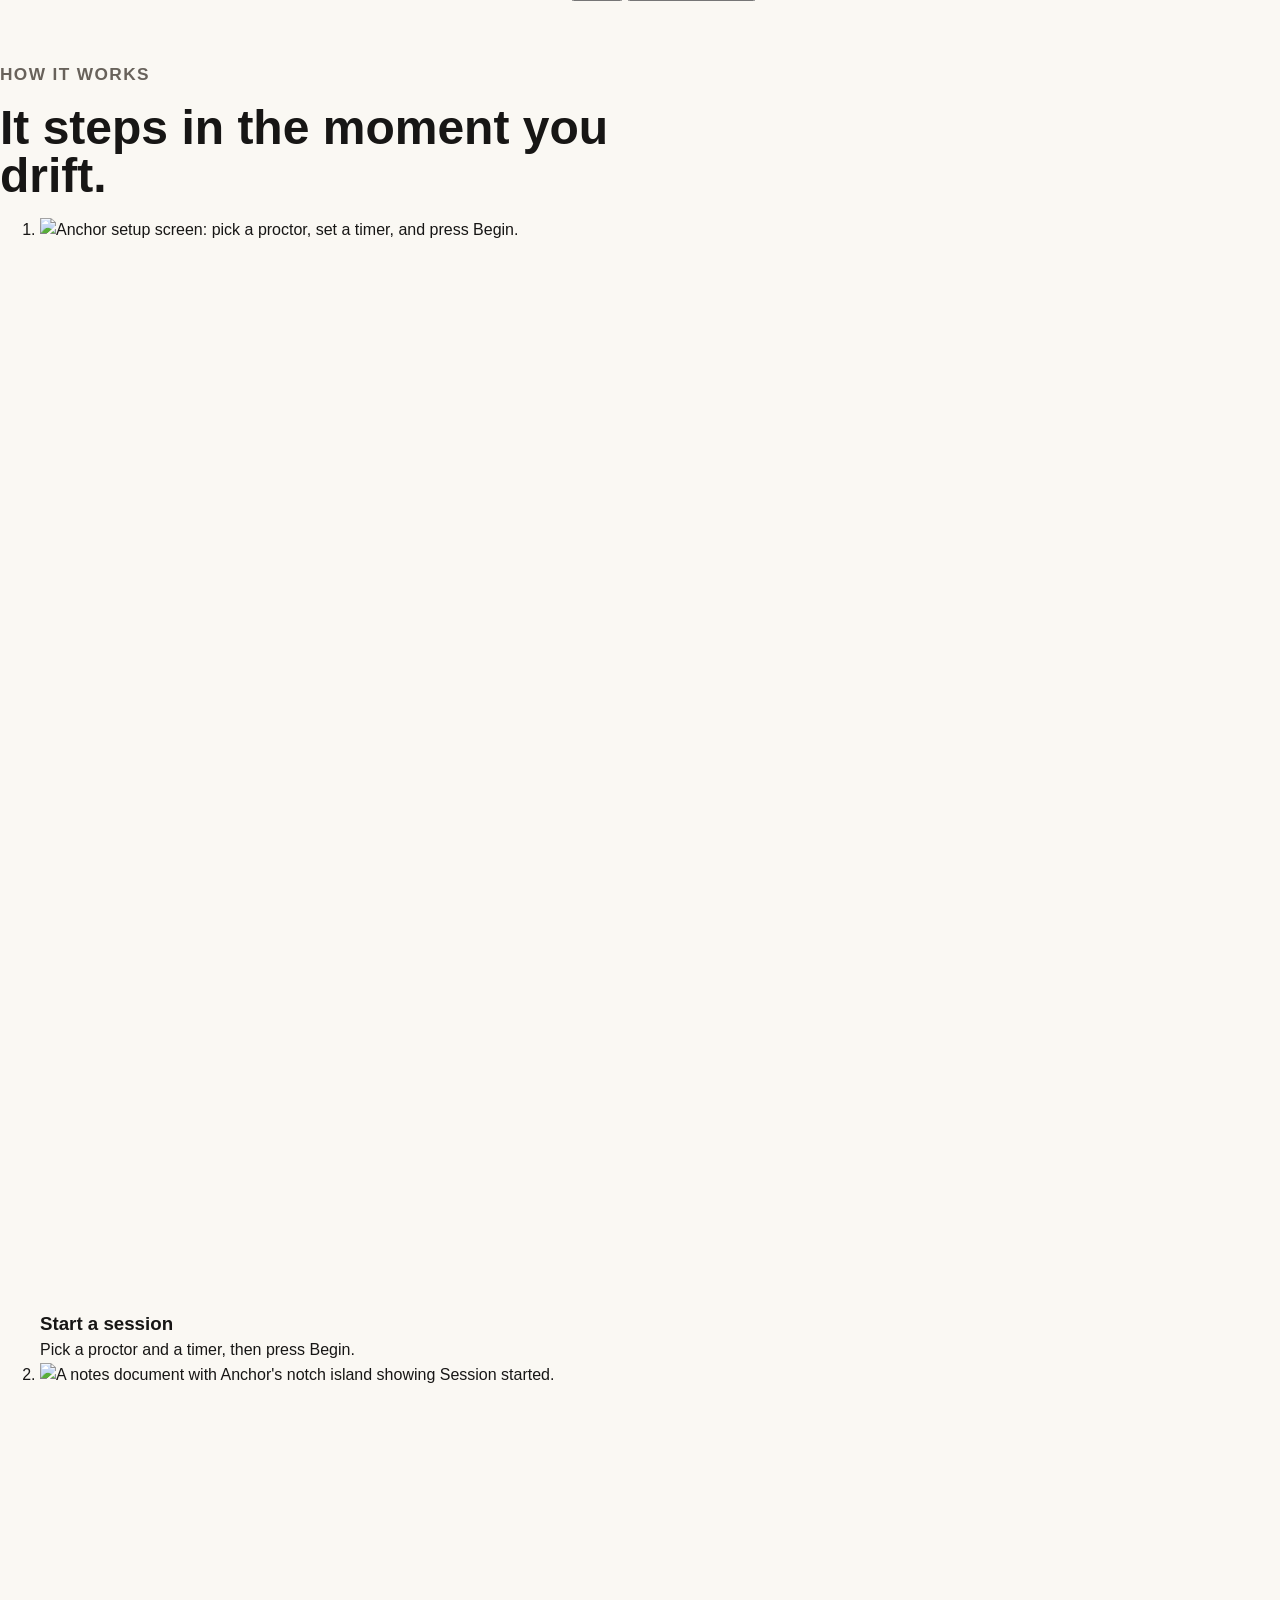
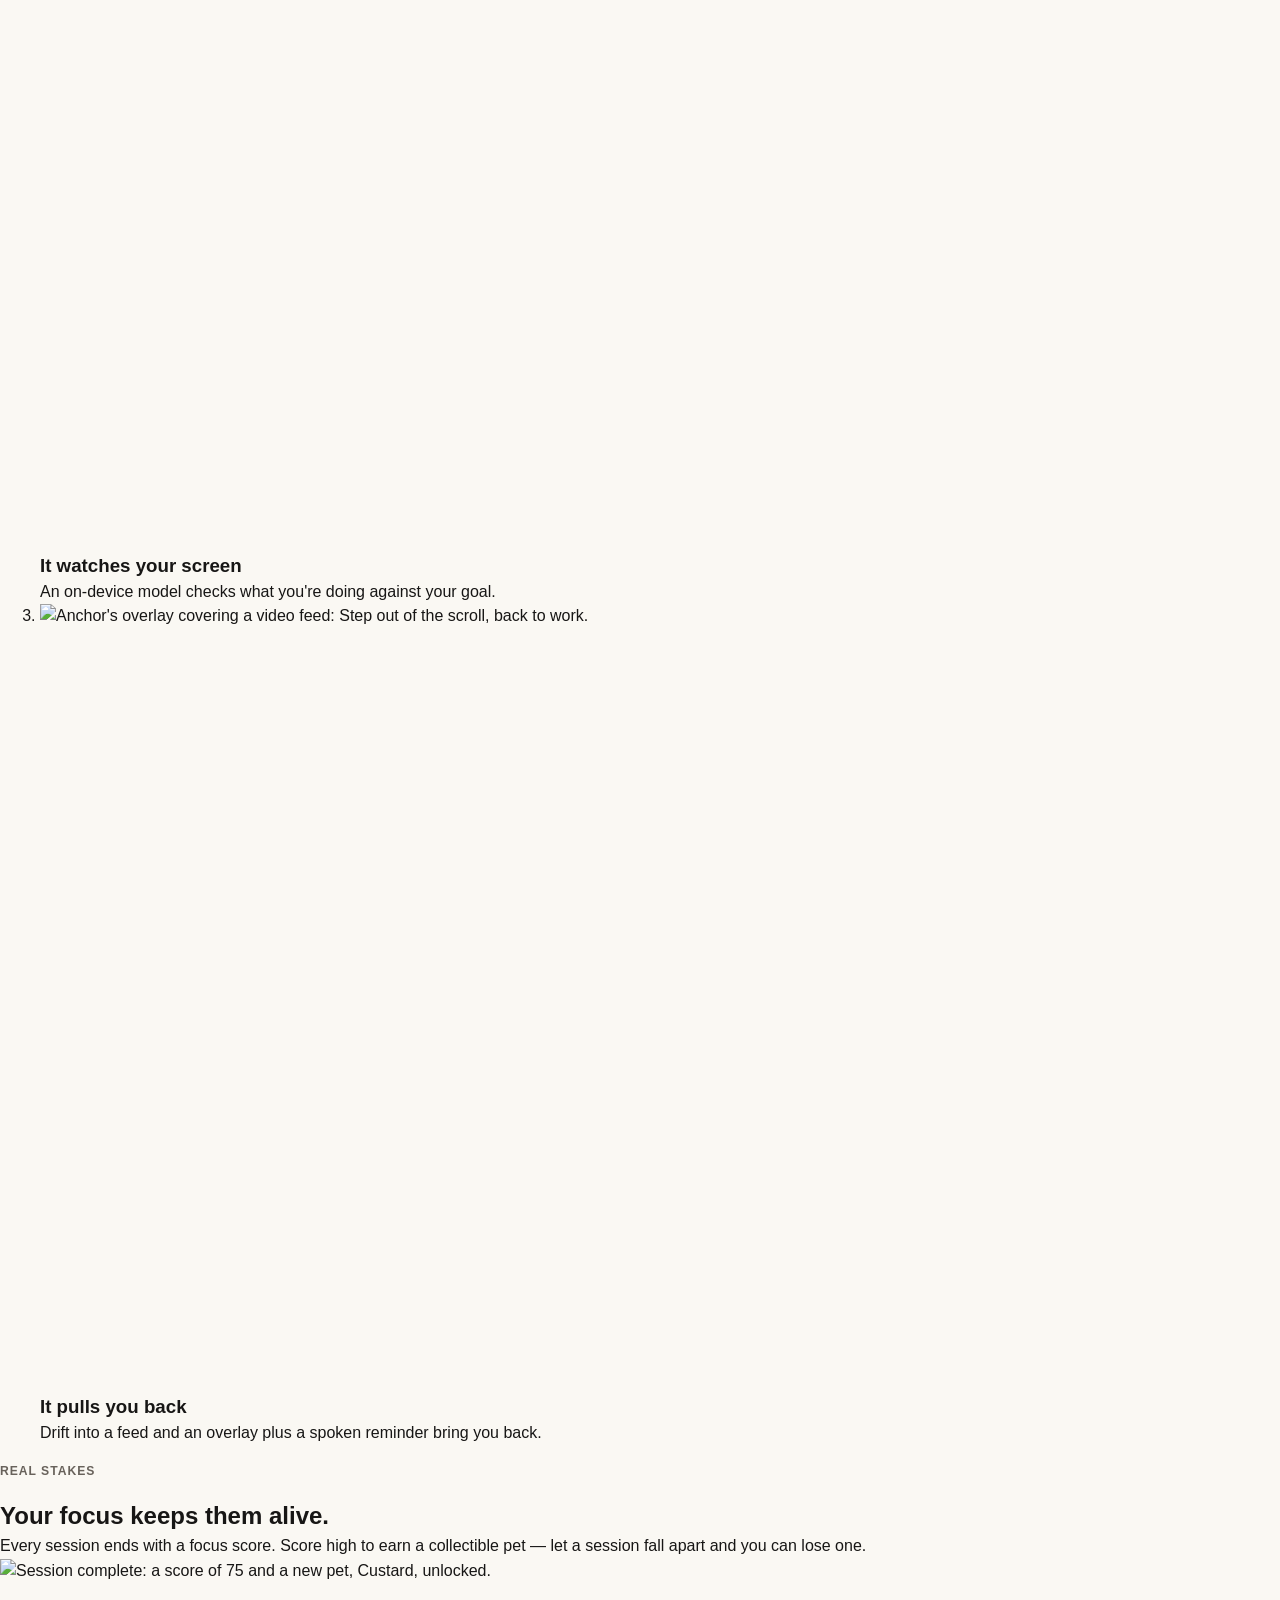
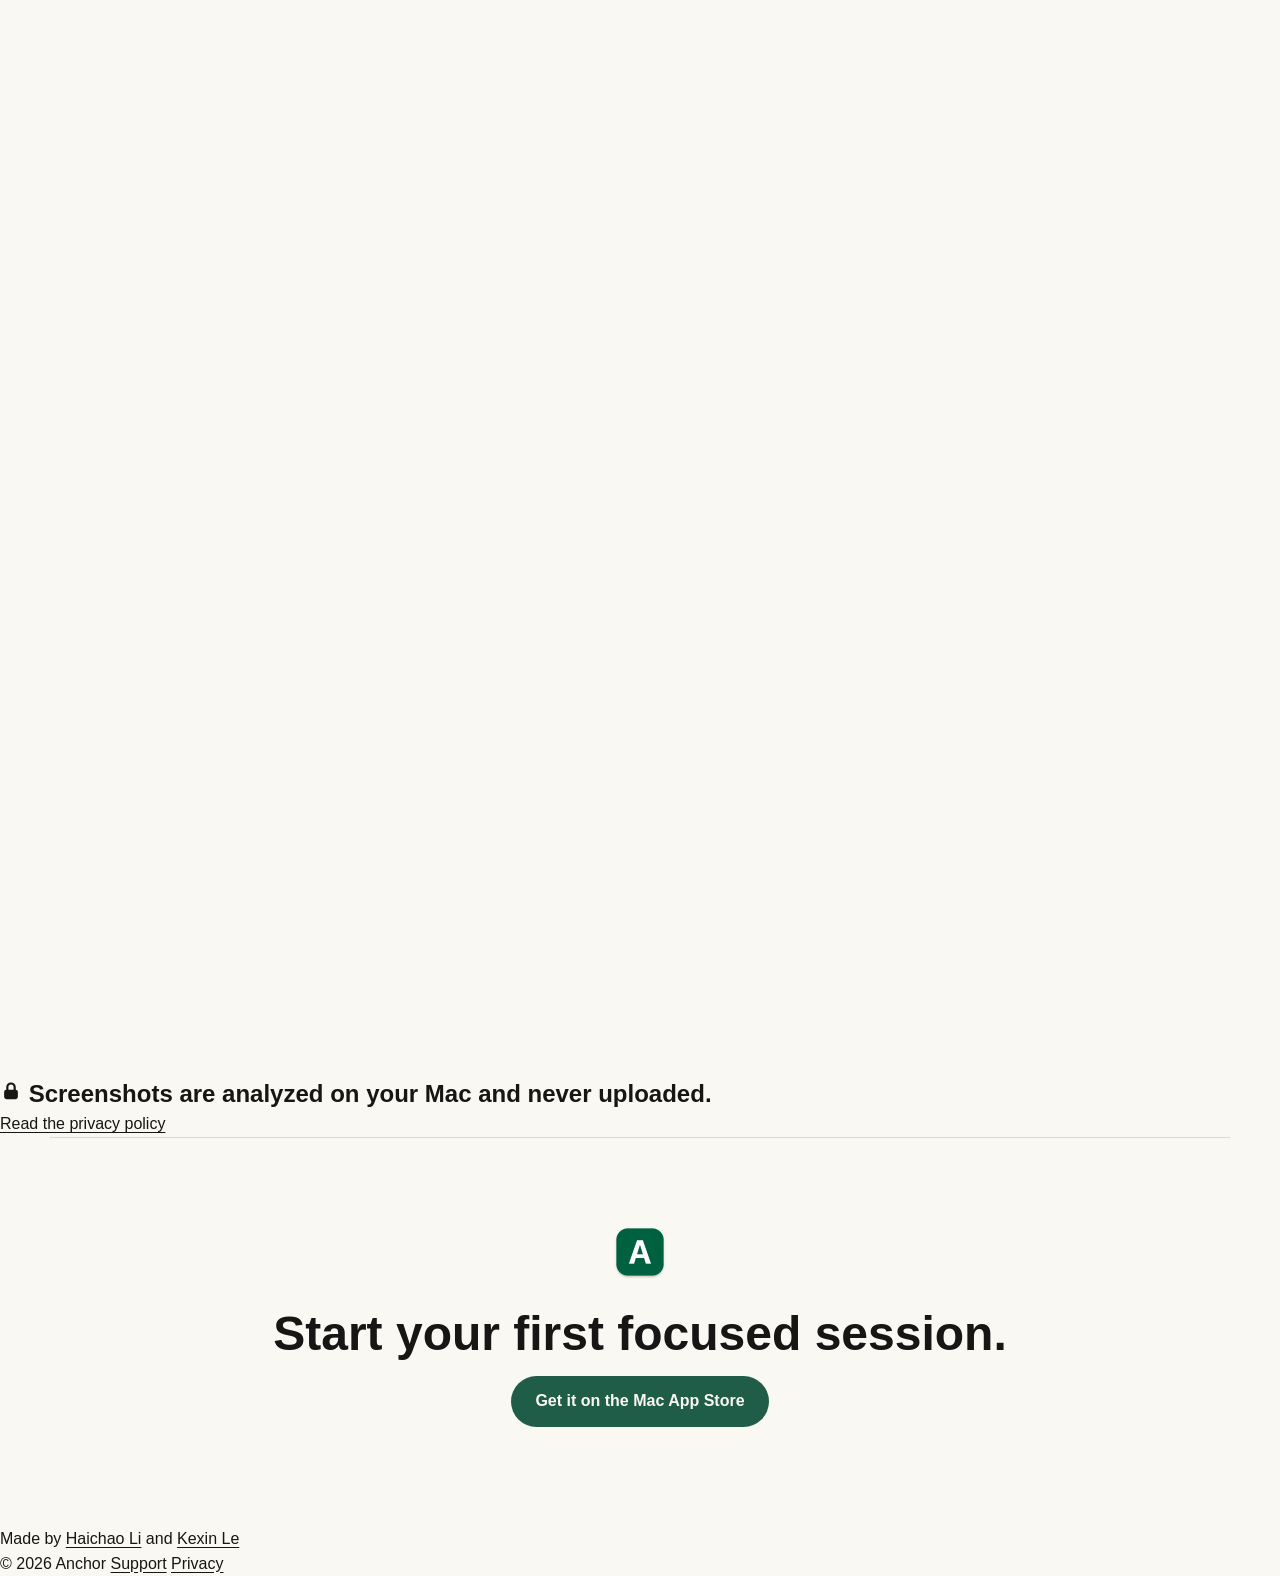
==== commit 2b406b69: "Remove price from homepage note Co-Authored-By: Claude Fable 5.2 <noreply@anthropic.com>" ====
--- a/index.html
+++ b/index.html
@@ -35,7 +35,7 @@
       <div class="cta">
         <a class="button" href="https://apps.apple.com/us/app/anchor-ai-focus/id6774340728?mt=12">Get it on the Mac App Store</a>
       </div>
-      <p class="note">$9.99 one-time purchase · macOS 14.1+ on Apple silicon · On the App Store, search “Anchor: AI Focus”</p>
+      <p class="note">macOS 14.1+ on Apple silicon · On the App Store, search “Anchor: AI Focus”</p>
 
       <figure class="video">
         <video id="promo-video" src="assets/anchor-promo.mp4" poster="assets/anchor-promo-poster.jpg" muted playsinline autoplay loop preload="auto" width="1920" height="1080" aria-label="Anchor promo: start a session, Anchor watches your screen, and steps in when you drift.">
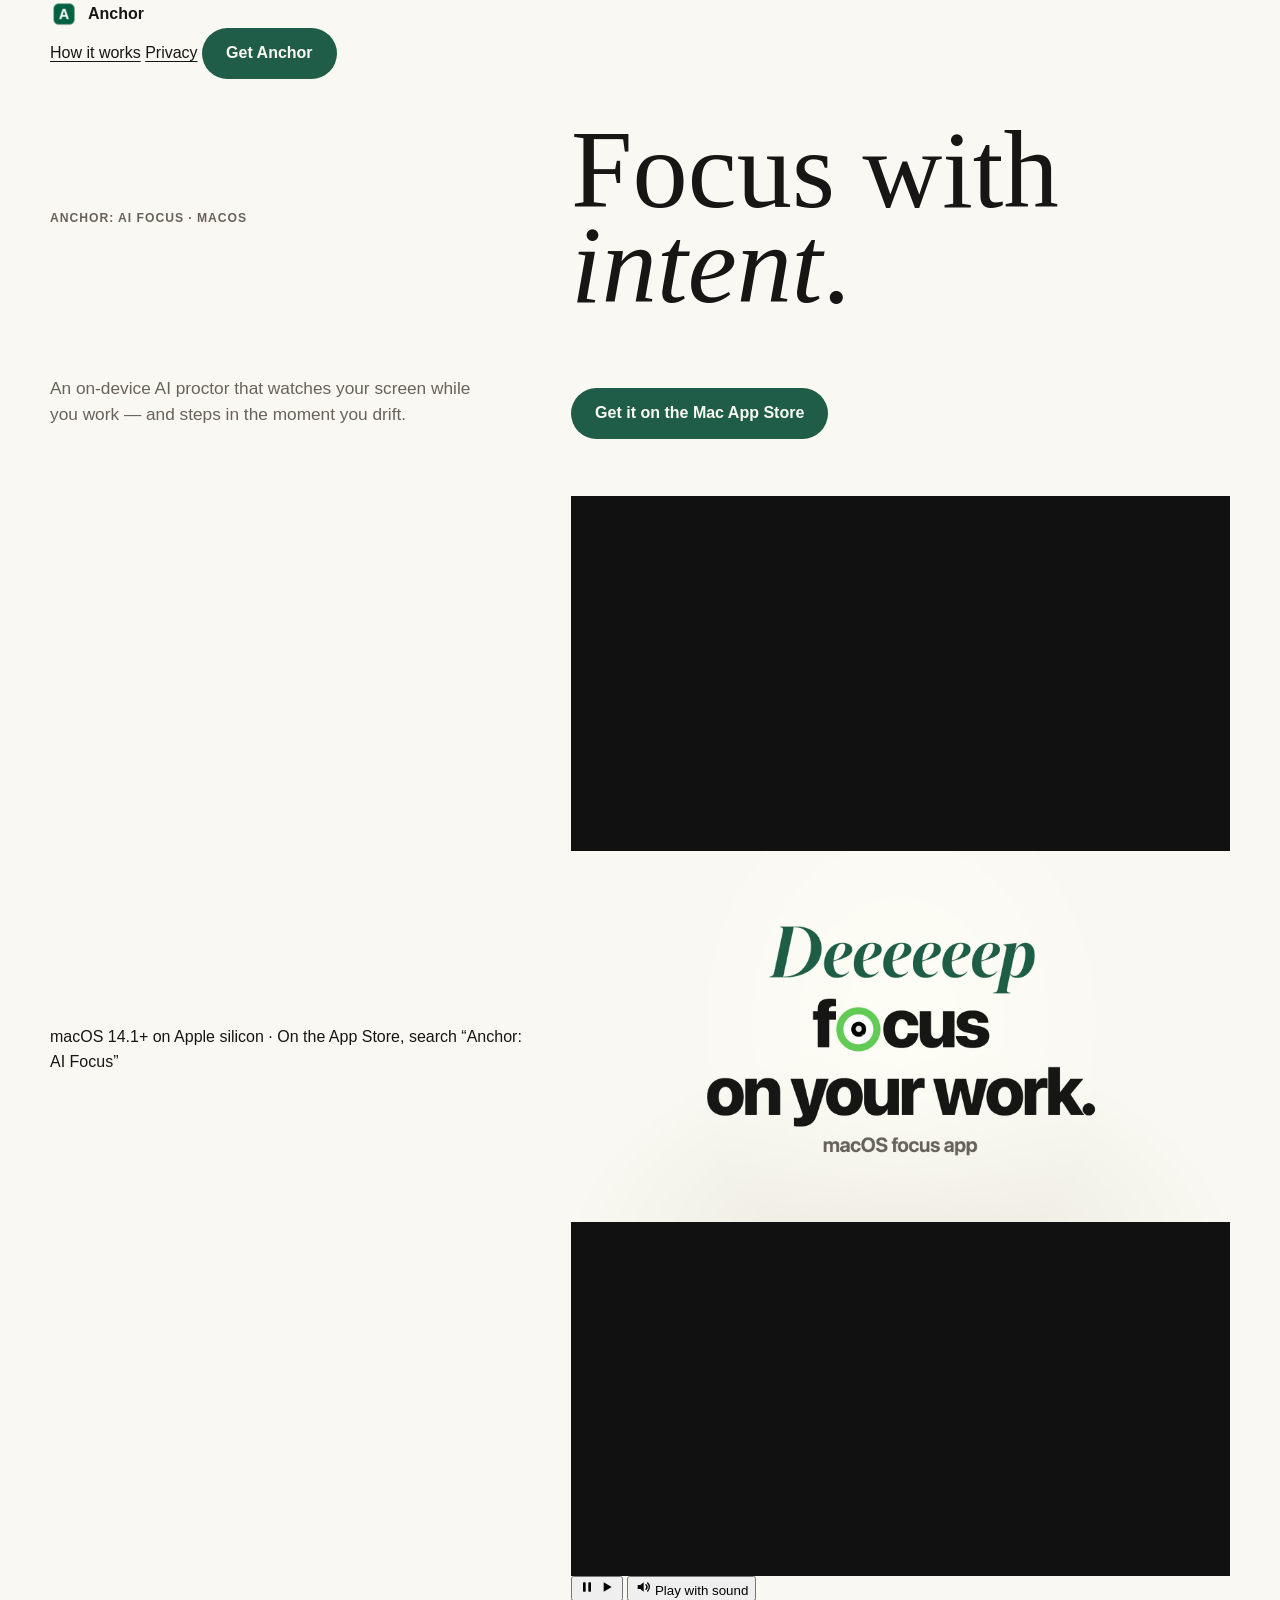
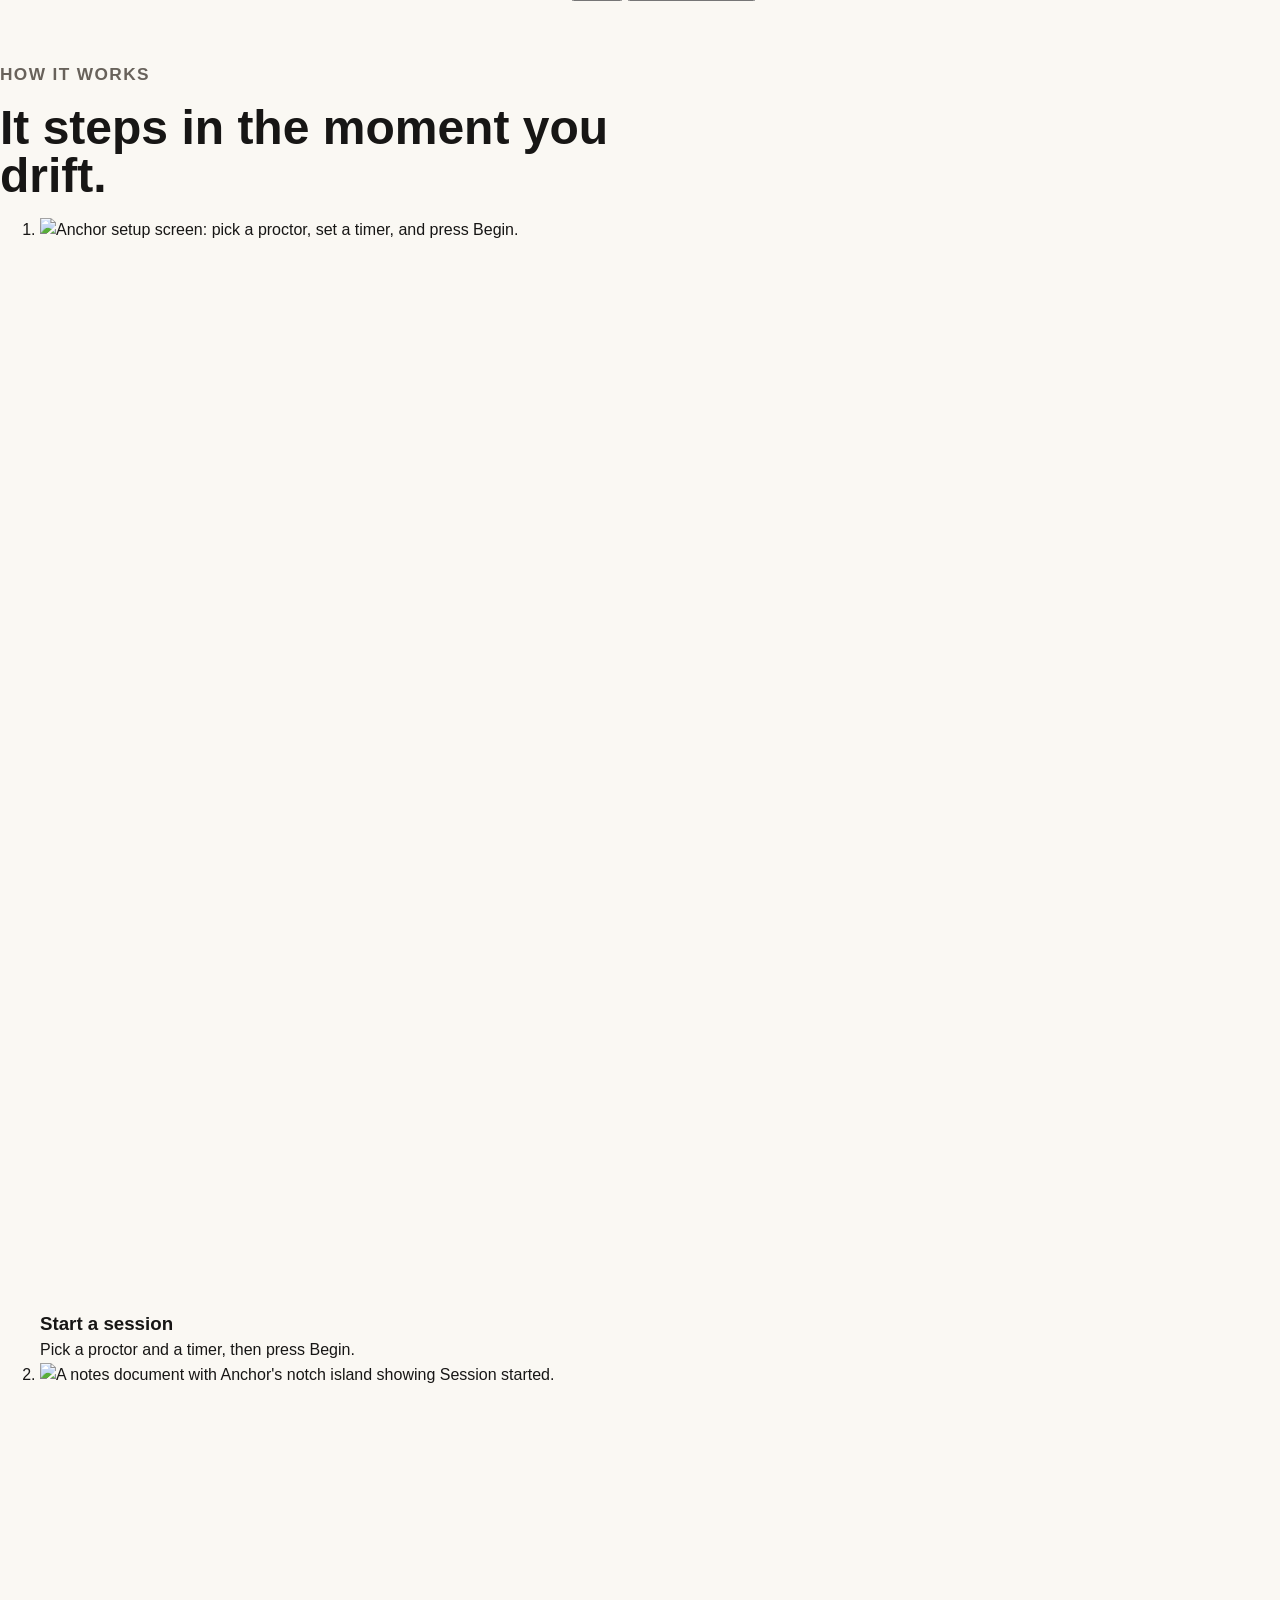
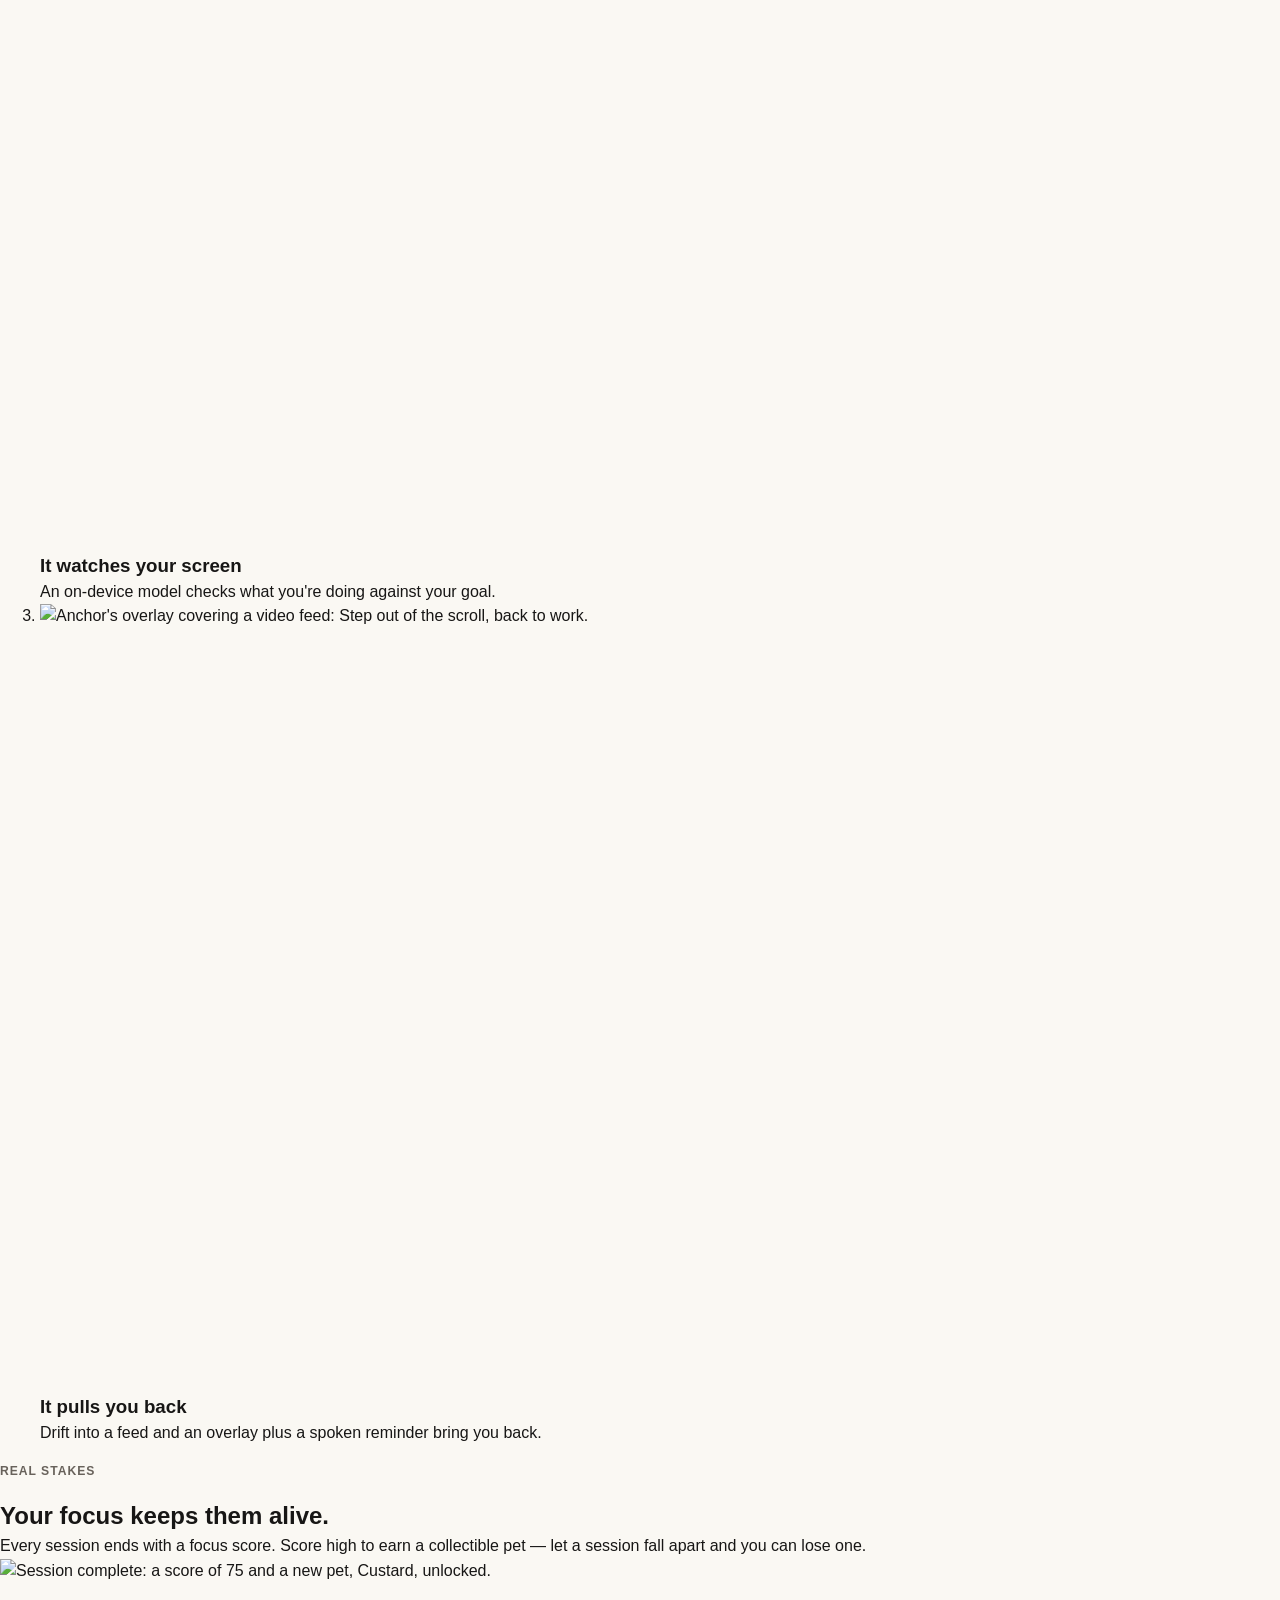
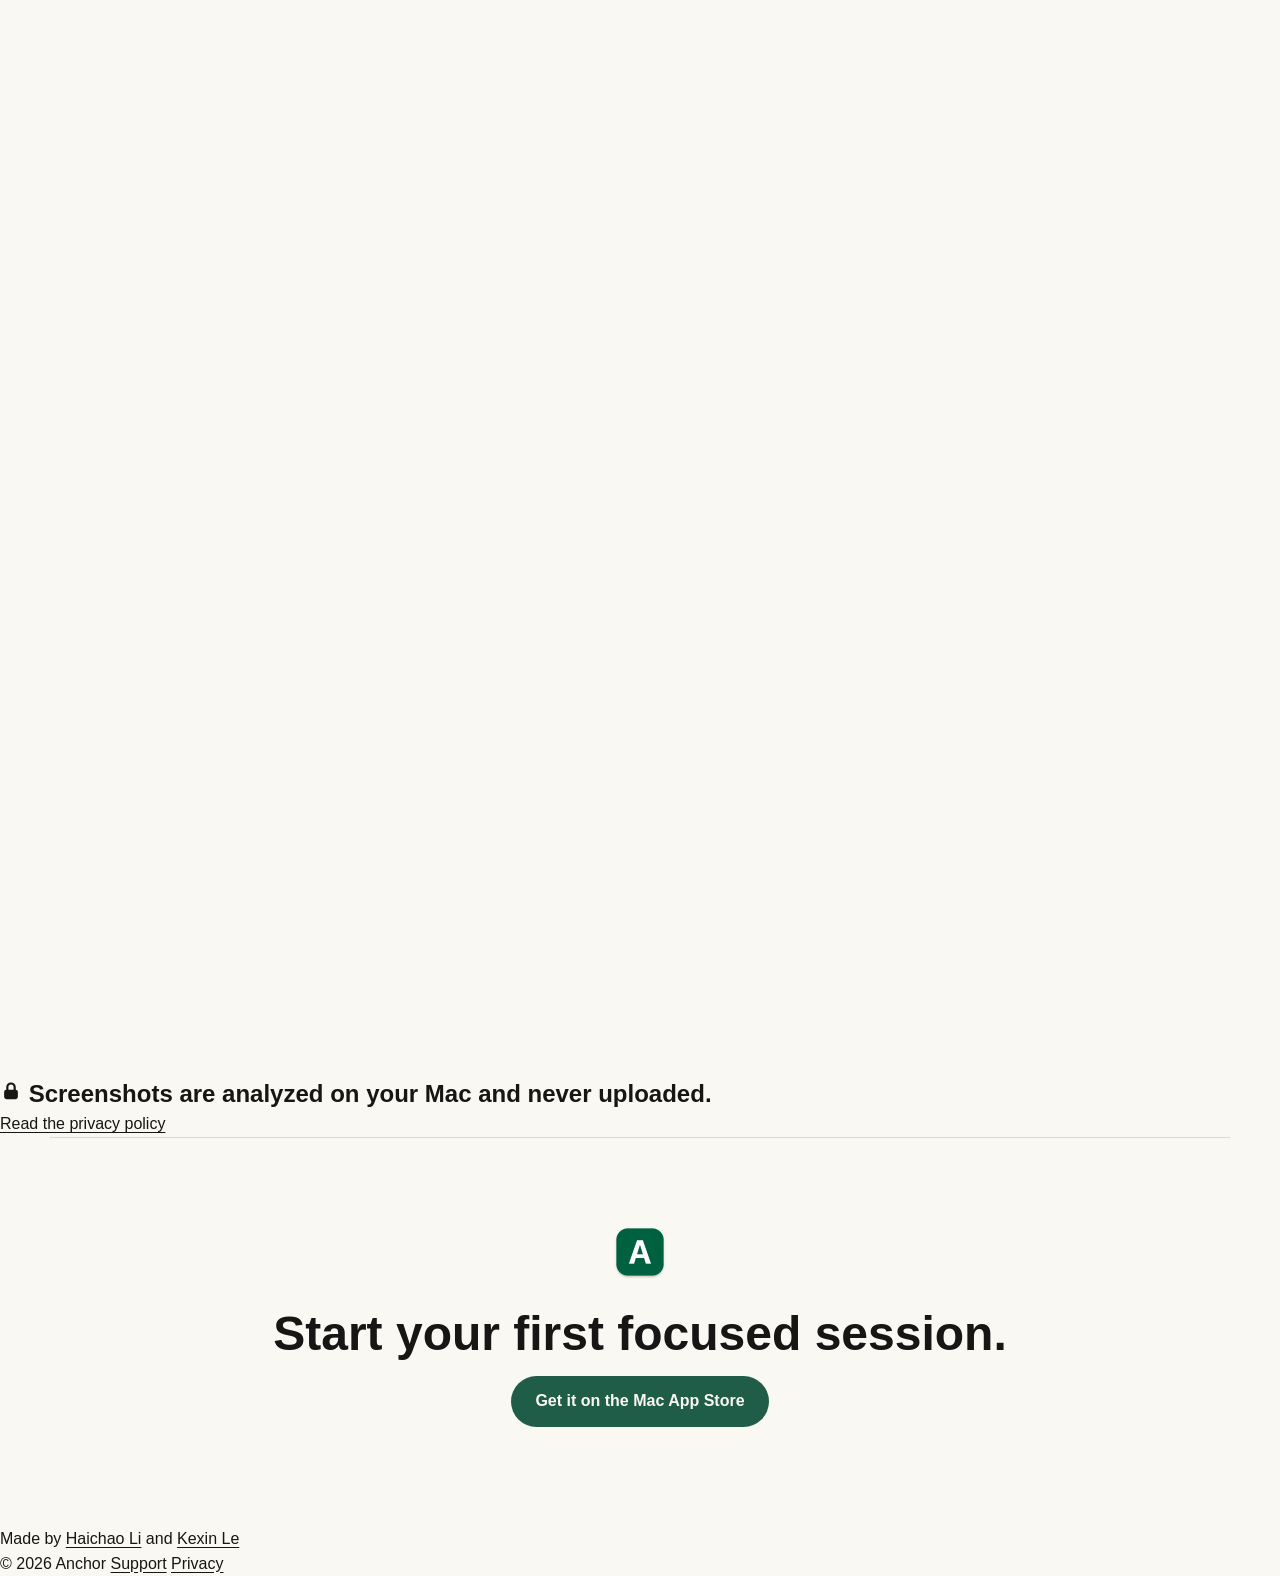
==== commit b5179944: "Update page title to the deep focus message Co-Authored-By: Claude Fable 5.2 <noreply@anthropic.com>" ====
--- a/index.html
+++ b/index.html
@@ -3,9 +3,9 @@
 <head>
   <meta charset="utf-8">
   <meta name="viewport" content="width=device-width, initial-scale=1">
-  <title>Anchor: AI Focus — The best focus app on your Mac</title>
+  <title>Anchor: AI Focus — Deep focus on your work, for Mac</title>
   <meta name="description" content="Anchor: AI Focus is an on-device AI focus proctor for macOS. It watches your screen during a focus session and steps in the moment you drift — with an overlay, a spoken reminder, a focus score, and pets you can earn or lose. Available on the Mac App Store.">
-  <meta property="og:title" content="Anchor: AI Focus — The best focus app on your Mac">
+  <meta property="og:title" content="Anchor: AI Focus — Deep focus on your work, for Mac">
   <meta property="og:description" content="An on-device AI proctor that watches your screen while you work — and steps in the moment you drift.">
   <meta property="og:image" content="https://getanchorfocus.com/assets/anchor-promo-poster.jpg">
   <link rel="icon" href="app-icon.png" type="image/png">
